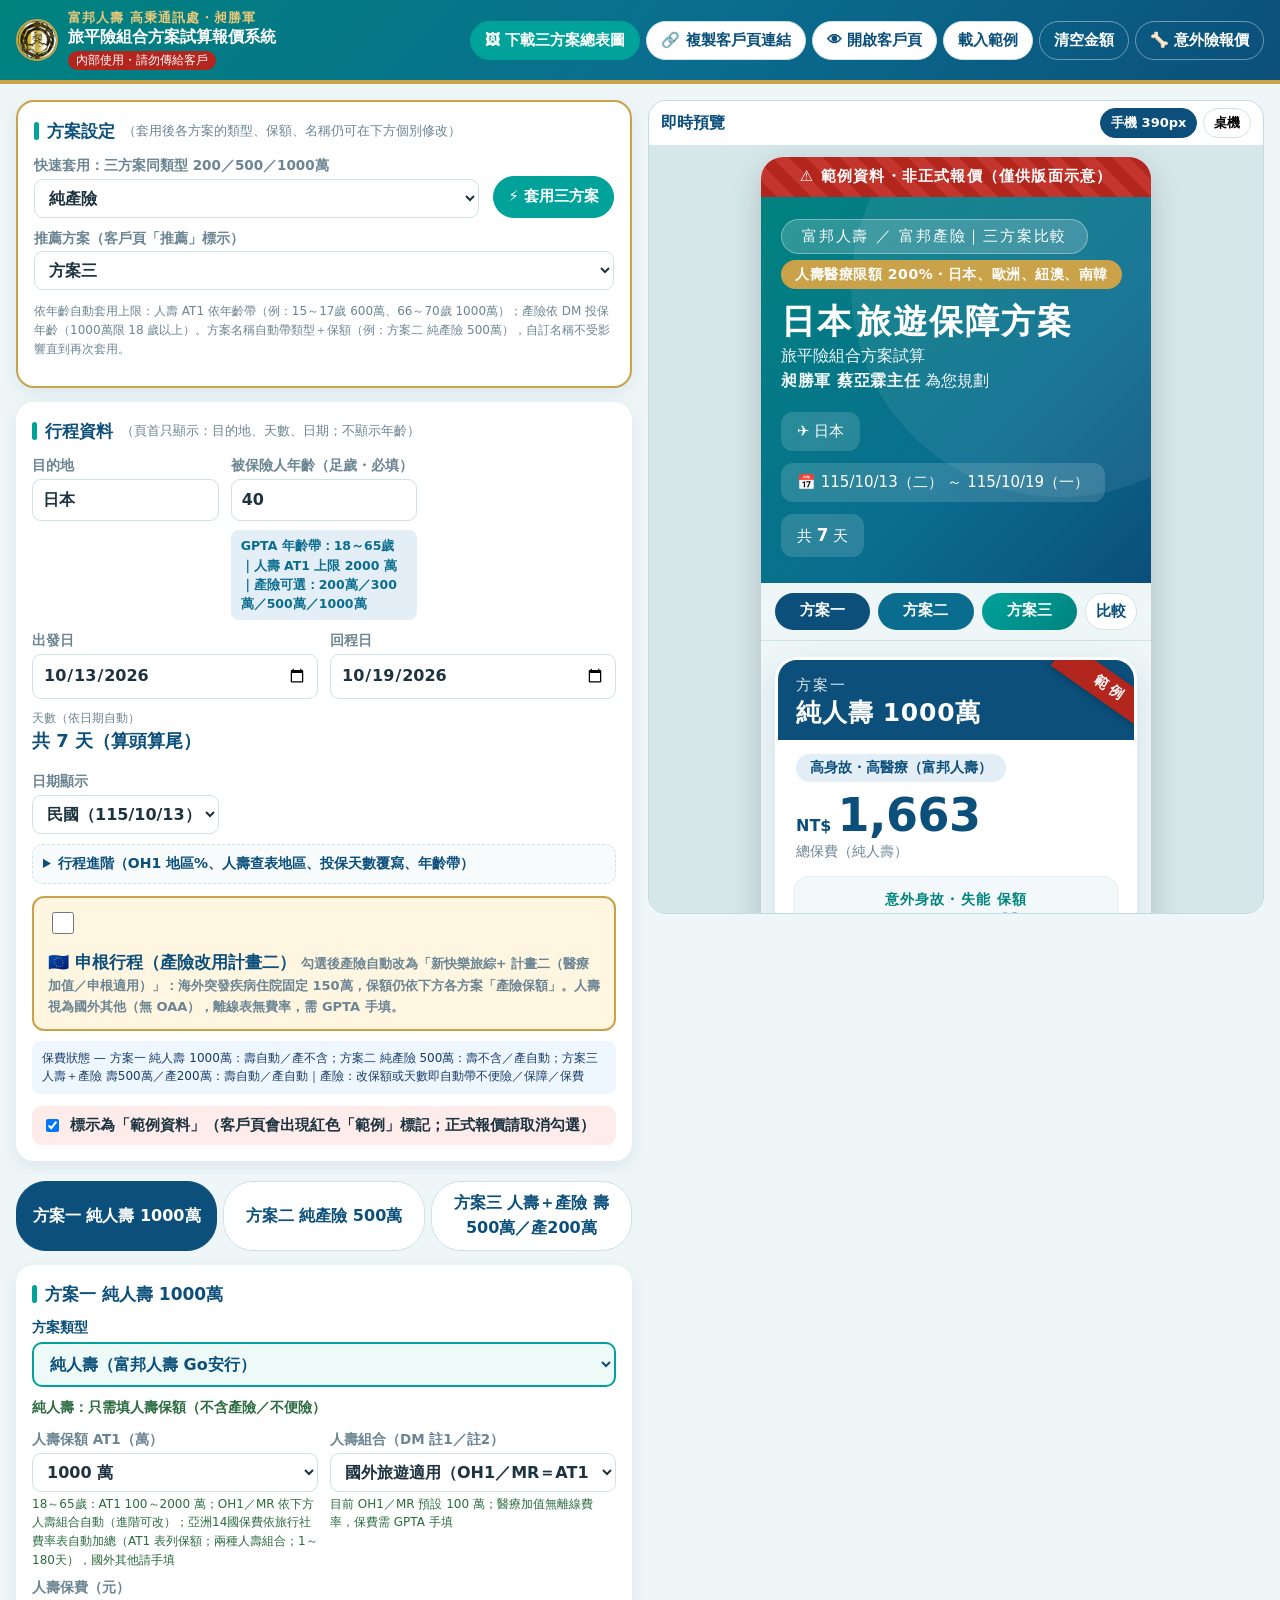
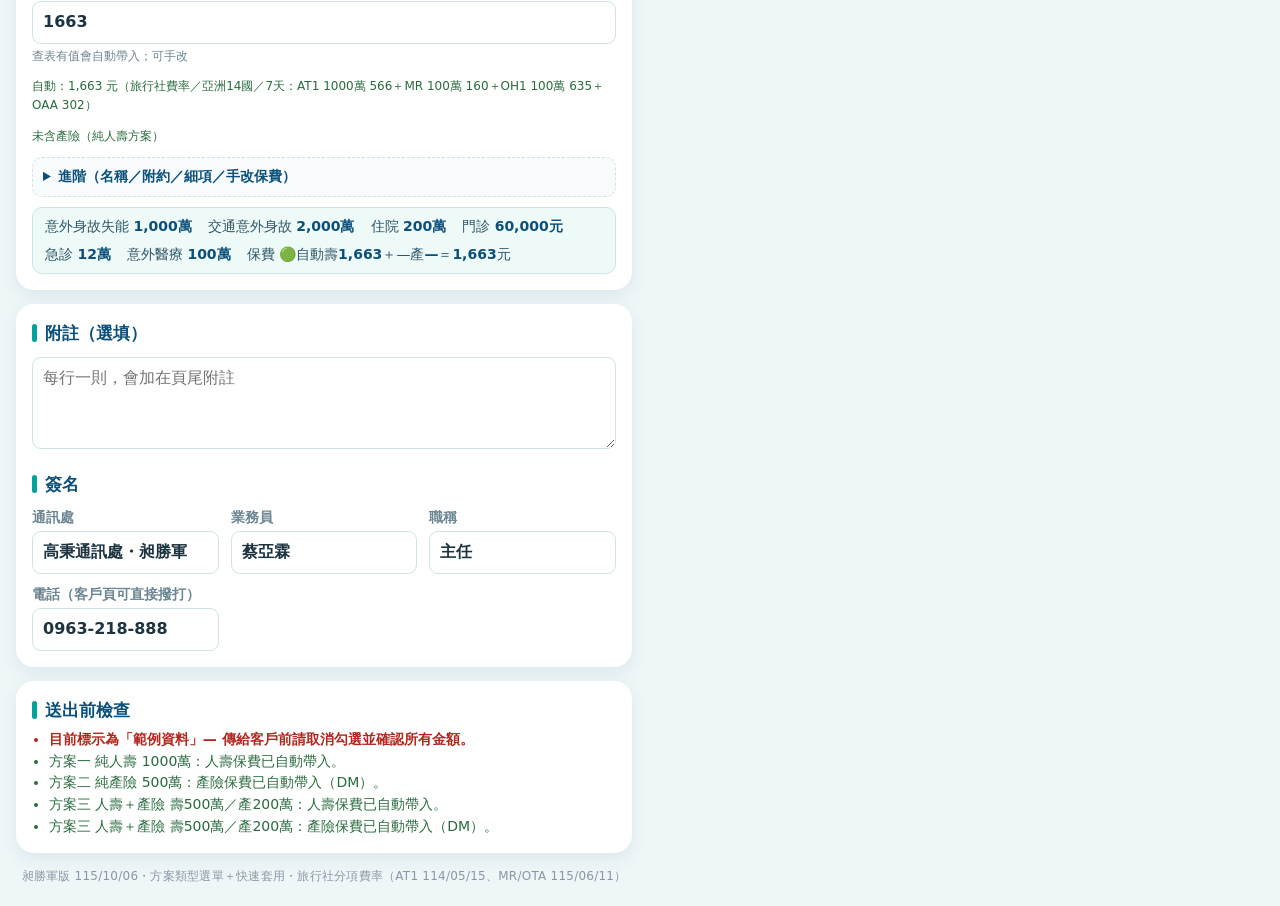
==== editor.html @ 55e5d3e3 "fr4：編輯頁新增「意外險報價」連結（20261006fr4）" ====
<!doctype html>
<html lang="zh-Hant-TW">
<head>
<meta charset="utf-8">
<meta name="viewport" content="width=device-width, initial-scale=1">
<meta name="theme-color" content="#0a6d8f">
<meta name="robots" content="noindex, nofollow">
<meta http-equiv="Cache-Control" content="no-cache, no-store, must-revalidate">
<meta http-equiv="Pragma" content="no-cache">
<meta http-equiv="Expires" content="0">
<title>旅平險組合方案試算報價系統｜昶勝軍</title>
<link rel="icon" type="image/png" href="img/favicon.png?v=20261006fr4">
<link rel="apple-touch-icon" href="img/apple-touch-icon.png?v=20261006fr4">
<link rel="stylesheet" href="css/style.css?v=20261006fr4">
<link rel="stylesheet" href="css/editor.css?v=20261006fr4">
</head>
<body class="editor-body">
<header class="ed-top">
  <div class="ed-brand"><img class="ed-logo" src="img/logo.png?v=20261006fr4" alt="昶勝軍" width="42" height="42"><span class="ed-brand-text"><span class="ed-slogan">富邦人壽 高秉通訊處・昶勝軍</span><span class="ed-title"><b>旅平險組合方案試算報價系統</b><span class="ed-internal">內部使用・請勿傳給客戶</span></span></span></div>
  <div class="ed-actions">
    <button type="button" class="btn btn-gold" id="btnSummaryPng">🖼 下載三方案總表圖</button>
    <button type="button" class="btn" id="btnCopyLink" title="把客戶頁網址（報價資料全在網址內）複製下來貼到 LINE">🔗 複製客戶頁連結</button>
    <button type="button" class="btn" id="btnOpenClient">👁 開啟客戶頁</button>
    <button type="button" class="btn" id="btnSample">載入範例</button>
    <button type="button" class="btn btn-ghost" id="btnClear">清空金額</button>
    <a class="btn btn-ghost" id="lnkAccident" href="https://s193yt.github.io/accident-quote/" title="意外險保障試算報價系統（昶勝軍版）">🦴 意外險報價</a>
  </div>
</header>


<div class="ed-layout">
  <form class="ed-form" id="form" autocomplete="off" onsubmit="return false">
    <section class="ed-card quick-card" id="quickCard">
      <h2>方案設定 <small>（套用後各方案的類型、保額、名稱仍可在下方個別修改）</small></h2>
      <div class="quick-row">
        <label>快速套用：三方案同類型 200／500／1000萬
          <select id="quickKind">
            <option value="prop">純產險</option>
            <option value="life">純人壽（AT1）</option>
            <option value="both">人壽＋產險（壽、產各同檔）</option>
          </select>
        </label>
        <button type="button" class="btn btn-gold" id="btnQuickApply">⚡ 套用三方案</button>
        <label>推薦方案（客戶頁「推薦」標示）
          <select id="recoSel">
            <option value="">無</option>
            <option value="0">方案一</option>
            <option value="1">方案二</option>
            <option value="2">方案三</option>
          </select>
        </label>
      </div>
      <p class="hint">依年齡自動套用上限：人壽 AT1 依年齡帶（例：15～17歲 600萬、66～70歲 1000萬）；產險依 DM 投保年齡（1000萬限 18 歲以上）。方案名稱自動帶類型＋保額（例：方案二 純產險 500萬），自訂名稱不受影響直到再次套用。</p>
    </section>

    <section class="ed-card">
      <h2>行程資料 <small>（頁首只顯示：目的地、天數、日期；不顯示年齡）</small></h2>
      <div class="grid g2">
        <label>目的地<input type="text" data-k="destination" placeholder="例：日本／法國（申根）" aria-describedby="destWarn"><span class="dest-warn" id="destWarn" role="alert" hidden></span></label>
        <label>被保險人年齡（足歲・必填）<input type="number" min="0" max="100" step="1" data-k="age" inputmode="numeric" placeholder="例：35（不會顯示在客戶頁）" aria-describedby="ageWarn ageHint"><span class="dest-warn" id="ageWarn" role="alert" hidden></span><span class="hint" id="ageHint"></span></label>
        <div class="date-row">
          <label>出發日<input type="date" data-k="startDate"></label>
          <label>回程日<input type="date" data-k="endDate"></label>
          <div class="days-auto" id="daysAuto" aria-live="polite"><span class="days-auto-lbl">天數（依日期自動）</span><span class="days-auto-val" id="daysAutoVal"></span></div>
          <span class="dest-warn" id="dateWarn" role="alert" hidden></span>
        </div>
        <label>日期顯示
          <select data-k="dateFormat"><option value="roc">民國（115/10/13）</option><option value="ad">西元（2026/10/13）</option></select>
        </label>
      </div>
      <details class="prop-advanced" style="margin-top:10px">
        <summary>行程進階（OH1 地區%、人壽查表地區、投保天數覆寫、年齡帶）</summary>
        <div class="grid g2" style="margin-top:8px">
          <label>人壽 OH1 地區限額調整
            <select data-k="lifeRegionPct"></select>
            <span class="hint" id="regionHint"></span>
          </label>
          <label>人壽費率類型
            <select data-k="lifeRateType">
              <option value="agency">旅行社／快易保費率</option>
            </select>
          </label>
          <label>人壽旅遊地區（查表用）
            <select data-k="lifeRegion">
              <option value="asia14">國外亞洲14國（可附 OAA）</option>
              <option value="other">國外其他</option>
            </select>
            <span class="hint">申根勾選時會自動改為「國外其他」</span>
          </label>
          <label>投保天數覆寫（選填）
            <input type="number" min="1" max="365" step="1" data-k="daysOverride" inputmode="numeric" placeholder="空白＝依日期算頭算尾">
            <span class="hint">依保單起訖時刻計天時用（例：11/20 晚上 20:00 出發～12/05 20:00＝15 天）</span>
          </label>
          <label>年齡區間（依上方年齡自動・客戶頁不顯示）
            <select data-k="ageBand" disabled>
              <option value="18-65">18足歲～65歲</option>
              <option value="15-17">15足歲～17歲</option>
              <option value="66-70">66～70歲</option>
              <option value="71-75">71～75歲</option>
              <option value="76-80">76～80歲</option>
              <option value="81-100">81～100歲</option>
              <option value="under15">未滿15足歲</option>
            </select>
          </label>
        </div>
      </details>
      <label class="schengen-toggle">
        <input type="checkbox" data-k="schengen">
        <span>
          <span class="st-title">🇪🇺 申根行程（產險改用計畫二）</span>
          <span class="st-desc">勾選後產險自動改為「新快樂旅綜+ 計畫二（醫療加值／申根適用）」：海外突發疾病住院固定 <b>150萬</b>，保額仍依下方各方案「產險保額」。人壽視為國外其他（無 OAA），離線表無費率，需 GPTA 手填。</span>
          <span class="hint auto" id="schengenAutoHint" hidden>已依目的地自動勾選申根</span>
        </span>
      </label>
      <p class="hint" id="autoPremiumBanner" style="margin:10px 0 0;padding:8px 10px;background:#eef6ff;border-radius:8px;color:#173c66"></p>
      <label class="check sample-check"><input type="checkbox" data-k="sample"> 標示為「範例資料」（客戶頁會出現紅色「範例」標記；正式報價請取消勾選）</label>
    </section>

    <div class="plan-tabs" id="planTabs"></div>
    <div id="planForms"></div>

    <section class="ed-card">
      <h2>附註（選填）</h2>
      <textarea data-k="extraNotesText" rows="3" placeholder="每行一則，會加在頁尾附註"></textarea>
      <h2 style="margin-top:14px">簽名</h2>
      <div class="grid g2">
        <label>通訊處<input type="text" data-k="agent.unit"></label>
        <label>業務員<input type="text" data-k="agent.name"></label>
        <label>職稱<input type="text" data-k="agent.title"></label>
        <label>電話（客戶頁可直接撥打）<input type="tel" data-k="agent.phone" placeholder="0963-218-888"></label>
      </div>
    </section>

    <section class="ed-card checks" id="checks"></section>
  <p class="build-ver" id="buildVersion">昶勝軍版 115/10/06・方案類型選單＋快速套用・旅行社分項費率（AT1 114/05/15、MR/OTA 115/06/11）</p>
  </form>

  <aside class="ed-preview">
    <div class="pv-bar">
      <span>即時預覽</span>
      <div class="pv-toggle">
        <button type="button" class="on" data-w="390">手機 390px</button>
        <button type="button" data-w="full">桌機</button>
      </div>
    </div>
    <div class="pv-scroll"><div class="pv-frame" id="pvFrame"><div class="app" id="preview"></div></div></div>
  </aside>
</div>

<script src="js/vendor/pako.min.js?v=20261006fr4"></script>
<script src="js/vendor/html2canvas.min.js?v=20261006fr4"></script>
<script src="js/common.js?v=20261006fr4"></script>
<script src="js/sample-data.js?v=20261006fr4"></script>
<script src="js/presets.js?v=20261006fr4"></script>
<script src="js/life-component-rates.js?v=20261006fr4"></script>
<script src="js/life-rates.js?v=20261006fr4"></script>
<script src="js/summary-export.js?v=20261006fr4"></script>
<script src="js/editor.js?v=20261006fr4"></script>
</body>
</html>
---- css/style.css ----
/* 旅平險 三方案報價 — 115/10/06 美編：同昶勝軍 DM（青綠→深藍漸層、白色圓角卡、金色推薦框） */
:root {
  --navy: #0b4f7a;        /* DM 深藍（方案一、標題字） */
  --navy-2: #0a6d8f;      /* DM 湖藍（方案二） */
  --navy-3: #0a3d5e;      /* 頁尾漸層深端 */
  --teal: #00a29a;        /* DM 青綠（方案三、強調、電話膠囊） */
  --teal-d: #00837f;
  --gold: #c9a24a;        /* DM 金（推薦框、頁尾金線、logo 金框） */
  --gold-2: #e6c97a;
  --gold-soft: #fff6e2;
  --amber-bg: #fff1d6; --amber: #a86a00;
  --blue-bg: #e3eef6;
  --navy-soft: #e3eef6;
  --tint: #f3f9fa;        /* 表格首欄、身故框 */
  --tint-teal: #eefaf8;   /* 推薦欄底色 */
  --ink: #1d3340;
  --ink-2: #4b6573;
  --muted: #6b8592;
  --line: #e3edf0;
  --dash: #cfe3e6;
  --bg: #eef6f7;
  --card: #ffffff;
  --danger: #b3261e;
  --radius: 22px;
  --shadow: 0 10px 30px rgba(11,79,122,.13);
  --font: "Noto Sans CJK TC", "Noto Sans TC", "PingFang TC", "Heiti TC", "Microsoft JhengHei", system-ui, sans-serif;
}
* { box-sizing: border-box; }
html { -webkit-text-size-adjust: 100%; text-size-adjust: 100%; }
body {
  margin: 0; background: var(--bg); color: var(--ink);
  font-family: var(--font); font-size: 17px; line-height: 1.55;
  -webkit-font-smoothing: antialiased;
}
.app { max-width: 1240px; margin: 0 auto; padding-bottom: env(safe-area-inset-bottom); background: var(--bg); }
.loading, .noscript { padding: 48px 20px; text-align: center; color: var(--muted); }

/* 範例標示 */
.sample-banner {
  position: sticky; top: 0; z-index: 20;
  background: repeating-linear-gradient(45deg, #b3261e, #b3261e 12px, #c4362d 12px, #c4362d 24px);
  color: #fff; text-align: center; font-weight: 700; letter-spacing: .08em;
  padding: 8px 12px; font-size: 15px;
}
.card-sample {
  position: absolute; top: 14px; right: -38px; transform: rotate(35deg);
  background: var(--danger); color: #fff; font-weight: 800; font-size: 14px; letter-spacing: .3em;
  padding: 4px 44px; z-index: 2; box-shadow: 0 2px 6px rgba(0,0,0,.2);
}

/* ===== 頁首（DM hero：漸層＋右上圓形光暈＋標籤膠囊＋大標＋行程膠囊） ===== */
.hero {
  background: linear-gradient(135deg, var(--teal-d) 0%, var(--navy-2) 60%, var(--navy) 100%);
  color: #fff; padding: 22px 20px 26px; position: relative; overflow: hidden;
}
.hero::after {
  content: ""; position: absolute; right: -90px; top: -90px; width: 260px; height: 260px;
  border-radius: 50%; background: rgba(255,255,255,.07); pointer-events: none;
}
.hero > * { position: relative; z-index: 1; }
.hero-tags { display: flex; flex-wrap: wrap; gap: 6px 8px; align-items: center; }
.hero-tag {
  display: inline-block; background: rgba(255,255,255,.18); border: 1px solid rgba(255,255,255,.35);
  border-radius: 40px; padding: 3px 14px; font-size: 13.5px; letter-spacing: .12em;
}
.hero-badge, .hero-schengen {
  display: inline-block; padding: 3px 12px; border-radius: 40px; font-size: 12.5px; font-weight: 700;
  background: #fff; color: var(--navy); letter-spacing: .04em;
}
.hero-badge.gold, .hero-region { background: var(--gold); color: #fff; }
.hero-title {
  margin: 10px 0 2px; font-size: 34px; line-height: 1.2; font-weight: 700; letter-spacing: .06em;
  display: flex; flex-wrap: wrap; gap: 0 4px; align-items: baseline;
}
.hero-title .ttl { white-space: nowrap; }
.hero-sub { font-size: 16px; opacity: .95; }
.hero-sub b { font-weight: 700; letter-spacing: .04em; }
.hero-trip { display: flex; flex-wrap: wrap; gap: 8px; margin-top: 14px; font-size: 15px; }
.hero-trip span { background: rgba(255,255,255,.14); border-radius: 10px; padding: 5px 12px; }
.hero-trip b { font-weight: 700; font-size: 1.12em; }

/* 方案導覽（手機） */
.plan-nav {
  position: sticky; top: 0; z-index: 10; display: flex; gap: 8px; padding: 10px 14px;
  background: rgba(238,246,247,.95); backdrop-filter: blur(6px); -webkit-backdrop-filter: blur(6px);
  border-bottom: 1px solid var(--dash); overflow-x: auto;
}
.sample-banner ~ .plan-nav { top: 39px; }
.plan-nav a {
  flex: 1 0 auto; text-align: center; text-decoration: none; color: #fff; white-space: nowrap;
  background: var(--navy); border-radius: 999px; padding: 6px 14px; font-weight: 700; font-size: 15px;
}
.plan-nav a.pc2 { background: var(--navy-2); }
.plan-nav a.pc3 { background: linear-gradient(135deg, var(--teal), var(--teal-d)); }
.plan-nav a.nav-cmp { background: #fff; color: var(--navy); border: 1px solid var(--dash); flex-grow: 0; }
.plan-nav a:active { filter: brightness(.9); }

/* ===== 方案卡片（DM opt） ===== */
.plans { display: grid; grid-template-columns: 1fr; gap: 18px; padding: 16px 14px 8px; }
.plan-card {
  position: relative; overflow: hidden; background: var(--card); border-radius: var(--radius);
  border: 3px solid transparent; box-shadow: var(--shadow);
  display: flex; flex-direction: column; scroll-margin-top: 64px;
  --pc: var(--navy); --pc-bg: var(--blue-bg);
}
.plan-card.pc2 { --pc: var(--navy-2); --pc-bg: var(--amber-bg); }
.plan-card.pc3 { --pc: var(--teal-d); --pc-bg: #dff4f1; }
.plan-card.is-reco { border-color: var(--gold); box-shadow: 0 10px 30px rgba(201,162,74,.28); }
.plan-head { background: var(--pc); color: #fff; padding: 14px 18px 12px; }
.plan-card.pc3 .plan-head { background: linear-gradient(135deg, var(--teal), var(--teal-d)); }
.plan-title { display: flex; align-items: center; gap: 10px; }
.plan-no { font-size: 15px; opacity: .88; letter-spacing: .14em; }
.plan-nm { font-size: 25px; font-weight: 700; line-height: 1.25; letter-spacing: .03em; }
.plan-title:only-child .plan-no { font-size: 24px; font-weight: 700; opacity: 1; }
.reco-badge { margin-left: auto; background: var(--gold); color: #fff; font-size: 13px; font-weight: 700; padding: 2px 12px; border-radius: 999px; letter-spacing: .08em; }
.plan-tagline {
  align-self: flex-start; margin: 14px 18px 0; padding: 3px 14px; border-radius: 30px;
  font-size: 14px; font-weight: 700; background: var(--blue-bg); color: var(--navy);
}
.plan-card.pc2 .plan-tagline { background: var(--amber-bg); color: var(--amber); }
.plan-card.pc3 .plan-tagline { background: #dff4f1; color: var(--teal-d); }
.plan-card.is-reco .plan-tagline { background: var(--gold); color: #fff; }

/* 大字保費（DM price） */
.price-box { margin: 8px 18px 2px; }
.price { color: var(--pc); font-weight: 700; display: flex; align-items: baseline; gap: 6px; }
.price .c { font-size: 16px; }
.price .n { font-size: 46px; line-height: 1.1; letter-spacing: -.5px; }
.price.miss { font-size: 20px; color: var(--amber); padding: 6px 0; }
.price-sub { font-size: 13.5px; color: var(--muted); }

/* 身故框 */
.death-box { margin: 12px 16px 4px; padding: 12px 14px; border-radius: 14px; background: var(--tint); border: 1px solid var(--line); text-align: center; }
.death-label { color: var(--teal-d); font-size: 14px; font-weight: 700; letter-spacing: .08em; }
.death-val { font-size: 34px; font-weight: 700; color: var(--navy); line-height: 1.2; }
.death-br { color: var(--muted); font-size: 14px; }
.death-box.child .death-val { font-size: 28px; }

.transport-box { margin-top: 10px; padding: 8px 10px; border-radius: 10px; background: #fff; border: 1px dashed var(--dash); }
.tr-label { font-size: 13px; color: var(--teal-d); font-weight: 700; line-height: 1.4; }
.tr-val { font-size: 24px; font-weight: 700; color: var(--navy); line-height: 1.25; }
.tr-br { font-size: 12.5px; color: var(--muted); }

/* 區塊標題（DM sec-title：青綠圓角直條） */
.sec-title {
  margin: 0 0 6px; font-size: 16px; font-weight: 700; color: var(--navy); letter-spacing: .08em;
  display: flex; align-items: center; gap: 8px;
}
.sec-title::before { content: ""; flex: none; width: 5px; height: 17px; border-radius: 3px; background: var(--teal); }
.sec-title.big { font-size: 21px; gap: 10px; }
.sec-title.big::before { width: 7px; height: 22px; border-radius: 4px; }
.sec-title small { margin-left: auto; font-size: 13px; color: var(--muted); font-weight: 400; letter-spacing: 0; }

.cov, .inconv, .others, .life-extra { padding: 14px 18px 6px; }
.inconv, .others, .life-extra { border-top: 1px dashed var(--dash); margin-top: 6px; }

.cov-row { display: grid; grid-template-columns: 1fr auto; align-items: baseline; column-gap: 10px; padding: 8px 0; border-bottom: 1px dashed var(--line); }
.cov-row:last-of-type { border-bottom: 0; }
.cov-label { font-size: 15.5px; color: var(--ink-2); font-weight: 500; }
.cov-sub { display: block; font-size: 12.5px; color: var(--muted); font-weight: 400; }
.cov-val { text-align: right; white-space: nowrap; }
.cov-val strong { font-size: 21px; color: var(--ink); line-height: 1.25; }
.cov-br { grid-column: 1 / -1; text-align: right; font-size: 13.5px; color: var(--muted); }
.oaa-chip { margin: 8px 0 4px; padding: 8px 12px; border-radius: 12px; background: var(--blue-bg); color: var(--navy); font-size: 14px; font-weight: 600; }
.region-chip { margin: 8px 0 4px; padding: 8px 12px; border-radius: 12px; background: var(--amber-bg); color: #8a5600; font-size: 14px; font-weight: 600; }

.items { list-style: none; margin: 0; padding: 0; }
.items li { display: flex; justify-content: space-between; align-items: baseline; gap: 12px; padding: 7px 0; border-bottom: 1px dashed var(--line); }
.items li:last-child { border-bottom: 0; }
.it-name { font-size: 15.5px; color: var(--ink-2); flex: 0 1 46%; }
.it-amt { font-size: 15.5px; font-weight: 700; color: var(--ink); text-align: right; flex: 1 1 54%; }
.it-amt .nw { white-space: nowrap; }
.empty { color: #9aaab2; font-size: 15px; margin: 4px 0; }

.extra-list { list-style: none; margin: 0; padding: 0; }
.extra-list li { padding: 7px 0; border-bottom: 1px dashed var(--line); display: flex; flex-direction: column; gap: 1px; }
.extra-list li:last-child { border-bottom: 0; }
.extra-list b { font-size: 15px; color: var(--ink-2); font-weight: 600; }
.extra-list span { font-size: 14.5px; color: var(--navy); font-weight: 700; }

/* 卡片底部保費算式 */
.premium { margin-top: auto; padding: 12px 18px 16px; background: var(--tint); border-top: 1px dashed var(--dash); text-align: center; }
.plan-card.is-reco .premium { background: var(--tint-teal); }
.prem-label { font-size: 13px; color: var(--muted); font-weight: 700; letter-spacing: .3em; }
.prem-formula { font-size: 16px; color: var(--ink-2); }
.prem-formula b { font-size: 18px; color: var(--ink); }
.prem-total { font-size: 30px; font-weight: 700; color: var(--pc, var(--navy)); letter-spacing: .01em; }

/* ===== 主要保障比較（DM 表格） ===== */
.cmp-card { margin: 16px 14px 0; background: #fff; border-radius: var(--radius); box-shadow: var(--shadow); padding: 18px 14px 14px; scroll-margin-top: 64px; }
.cmp-scroll { overflow-x: auto; -webkit-overflow-scrolling: touch; margin-top: 10px; }
table.cmp { width: 100%; min-width: 340px; table-layout: fixed; border-collapse: separate; border-spacing: 0; }
.cmp th { font-size: 14px; color: #fff; padding: 9px 4px; font-weight: 700; line-height: 1.3; background: var(--navy); }
.cmp th.k { width: 28%; border-top-left-radius: 12px; }
.cmp th.pc2 { background: var(--navy-2); }
.cmp th.pc3 { background: var(--teal); }
.cmp th:last-child { border-top-right-radius: 12px; }
.cmp th small { display: block; font-size: 11.5px; font-weight: 400; opacity: .9; }
.cmp td { text-align: center; padding: 9px 4px; font-size: 15px; font-weight: 700; color: var(--navy); border-bottom: 1px solid var(--line); line-height: 1.3; word-break: break-word; }
.cmp td.k { text-align: left; padding-left: 10px; font-size: 14px; color: var(--ink); background: var(--tint); }
.cmp td.reco { background: var(--tint-teal); color: var(--teal-d); }
.cmp td small { display: block; font-size: 11px; font-weight: 400; color: var(--muted); }
.cmp td.na { color: #b8c6cc; font-weight: 400; }
.cmp td.yes { color: var(--teal-d); }
.cmp td.miss { font-size: 12.5px; color: var(--amber); }
.cmp td.txt { font-size: 12.5px; }
.cmp tr.prem td:not(.k) { font-size: 16.5px; }
.cmp-more { margin: 8px 0 0; font-size: 12.5px; color: var(--muted); text-align: right; }

/* 注意事項 */
.notes-wrap { margin: 16px 14px 0; background: #fff; border-radius: 18px; padding: 16px 16px 10px; box-shadow: 0 6px 18px rgba(11,79,122,.08); }
.notes { margin: 8px 0 0; padding-left: 1.2em; color: var(--ink-2); font-size: 13.5px; line-height: 1.65; }
.notes li { margin: 3px 0; }
.notes li::marker { color: var(--teal); }

/* ===== 頁尾簽名（DM foot：深藍漸層＋金線＋金框圓 logo＋青綠電話膠囊） ===== */
.site-footer {
  margin: 22px 0 0; padding: 20px 18px 18px;
  background: linear-gradient(135deg, var(--navy), var(--navy-3)); color: #fff; border-top: 5px solid var(--gold);
}
.sig-wrap { display: flex; align-items: center; flex-wrap: wrap; gap: 12px 16px; }
.sig-logo {
  width: 76px; height: 76px; border-radius: 50%; object-fit: cover; flex: none;
  border: 3px solid var(--gold); box-shadow: 0 0 0 4px rgba(201,162,74,.25);
}
.sig-text { min-width: 0; flex: 1 1 160px; }
.sig-kicker { font-size: 13px; color: var(--gold-2); letter-spacing: .2em; }
.sig-name { font-size: 24px; font-weight: 700; letter-spacing: .08em; line-height: 1.3; }
.sig-unit { font-size: 13px; color: #c9dbe6; letter-spacing: .06em; }
.sig-phone {
  display: inline-flex; align-items: center; justify-content: center; gap: 6px; flex: 1 1 100%;
  padding: 8px 22px; border-radius: 40px; background: var(--teal); color: #fff;
  font-weight: 700; font-size: 22px; text-decoration: none; letter-spacing: .04em;
}
.sig-disc { margin-top: 12px; font-size: 12px; opacity: .75; }

.error-box { margin: 40px 16px; padding: 24px; background: #fff; border-radius: var(--radius); border: 1px solid #f1c9c6; text-align: center; }
.error-box h2 { color: var(--danger); margin-top: 0; }

/* 舊版類別（保留相容） */
.brand-bar { display: none; }

/* ===== 平板／桌機：三欄並排，卡片疊在頁首漸層上（同 DM） ===== */
@media (min-width: 760px) {
  .hero { padding: 34px 40px 104px; border-radius: 0 0 28px 28px; }
  .hero::after { right: -120px; top: -120px; width: 420px; height: 420px; }
  .hero-tag { font-size: 15px; padding: 5px 20px; }
  .hero-badge, .hero-schengen { font-size: 14px; padding: 4px 14px; }
  .hero-title { font-size: 50px; margin-top: 12px; }
  .hero-sub { font-size: 20px; }
  .hero-trip { font-size: 18px; gap: 12px; margin-top: 18px; }
  .hero-trip span { padding: 8px 16px; border-radius: 12px; }
  .plan-nav { display: none; }
  .plans { grid-template-columns: repeat(auto-fit, minmax(300px, 1fr)); gap: 18px; padding: 0 28px 8px; margin-top: -76px; position: relative; z-index: 2; }
  .cmp-card { margin: 20px 28px 0; padding: 24px 26px 20px; }
  .cmp th { font-size: 16px; padding: 12px 6px; }
  .cmp th small { font-size: 13px; }
  .cmp td { font-size: 18px; padding: 11px 6px; }
  .cmp td.k { font-size: 16px; padding-left: 14px; }
  .cmp td small { font-size: 12.5px; }
  .cmp td.txt, .cmp td.miss { font-size: 14px; }
  .cmp tr.prem td:not(.k) { font-size: 20px; }
  .cmp th.k { width: 22%; }
  .notes-wrap { margin: 20px 28px 0; padding: 18px 24px 12px; }
  .site-footer { margin-top: 26px; padding: 24px 40px 20px; border-radius: 28px 28px 0 0; }
  .sig-wrap { flex-wrap: nowrap; gap: 22px; }
  .sig-logo { width: 104px; height: 104px; }
  .sig-name { font-size: 32px; }
  .sig-kicker { font-size: 15px; }
  .sig-unit { font-size: 14px; }
  .sig-phone { flex: none; margin-left: auto; font-size: 30px; padding: 8px 28px; }
}
@media (min-width: 1100px) {
  .plans { grid-template-columns: repeat(3, 1fr); }
  .it-name, .it-amt { font-size: 15px; }
  .cov-label { font-size: 15px; }
}
@media print {
  body { background: #fff; }
  .plan-nav, .sample-banner { position: static; }
  .plan-card { break-inside: avoid; box-shadow: none; }
}

/* 手機微調 */
.hero-sub .nw { white-space: nowrap; }
@media (max-width: 759px) {
  .plan-nav .nav-nm { display: none; }
  .plan-nav a { padding: 6px 10px; }
  .hero-trip { font-size: 14px; gap: 6px; }
  .hero-trip span { padding: 4px 10px; }
  .cmp td { padding: 8px 2px; }
  .cmp tr.prem td:not(.k) { font-size: 14.5px; white-space: nowrap; }
}
.pv-frame:not(.full) .plan-nav .nav-nm { display: none; }
.pv-frame:not(.full) .plan-nav a { padding: 6px 10px; }
.cmp tr.prem td.miss { font-size: 12.5px; white-space: normal; }
@media (min-width: 760px) { .cmp tr.prem td.miss { font-size: 14px; } }

/* fr3：三方案同類型 → 手機導覽列顯示保額檔次（桌機已含於名稱） */
.plan-nav .nav-tier { display: none; font-size: 13px; font-weight: 700; }
@media (max-width: 759px) { .plan-nav .nav-tier { display: inline; } }
.pv-frame:not(.full) .plan-nav .nav-tier { display: inline; }
---- css/editor.css ----
/* 編輯器（內部使用） */
.editor-body { background: #eef6f7; font-size: 16px; }
.ed-top {
  position: sticky; top: 0; z-index: 50; background: var(--navy); color: #fff;
  display: flex; flex-wrap: wrap; align-items: center; justify-content: space-between; gap: 8px 16px; padding: 10px 16px;
  border-bottom: 3px solid var(--gold);
}
.ed-brand { font-size: 18px; }
.ed-brand b { color: var(--gold-2); }
.ed-internal { margin-left: 10px; font-size: 12px; background: #b3261e; padding: 2px 8px; border-radius: 999px; vertical-align: middle; }
.ed-actions { display: flex; flex-wrap: wrap; gap: 6px; }
.btn {
  appearance: none; border: 1px solid #cfe3e6; background: #fff; color: var(--navy); font: inherit; font-size: 15px; font-weight: 700;
  padding: 7px 12px; border-radius: 10px; cursor: pointer; text-decoration: none; display: inline-flex; align-items: center; gap: 4px;
}
.btn:hover { filter: brightness(.96); }
.btn-gold { background: var(--gold); border-color: var(--gold); color: var(--navy); }
.btn-ghost { background: transparent; color: #fff; border-color: rgba(255,255,255,.4); }
.btn-sm { font-size: 13px; padding: 4px 8px; border-radius: 8px; }
.btn-danger { color: var(--danger); }


.ed-layout { display: grid; grid-template-columns: 1fr; gap: 16px; padding: 16px; max-width: 1600px; margin: 0 auto; }
   
  .ed-layout { grid-template-columns: minmax(520px, 1fr) minmax(430px, 1fr); align-items: start; }
  .ed-preview { position: sticky; top: 70px; height: calc(100vh - 86px); }
  .pv-scroll { height: calc(100% - 44px); }

.ed-card { background: #fff; border-radius: 14px; padding: 16px; margin-bottom: 14px; border: 1px solid var(--line); }
.ed-card h2 { margin: 0 0 10px; font-size: 17px; color: var(--navy); }
.ed-card h2 small { font-weight: 400; color: var(--muted); font-size: 13px; }
.ed-card h3 { margin: 16px 0 8px; font-size: 15px; color: var(--navy); border-left: 4px solid var(--gold); padding-left: 8px; }
.grid { display: grid; gap: 10px 12px; }
.g2 { grid-template-columns: repeat(auto-fit, minmax(180px, 1fr)); }
.g3 { grid-template-columns: repeat(auto-fit, minmax(150px, 1fr)); }
label { display: flex; flex-direction: column; gap: 3px; font-size: 13.5px; color: var(--muted); font-weight: 600; }
label.check { flex-direction: row; align-items: center; gap: 8px; color: var(--ink); font-size: 15px; }
input[type=text], input[type=tel], input[type=number], input[type=date], select, textarea {
  font: inherit; font-size: 16px; color: var(--ink); padding: 8px 10px; border: 1px solid #cfe3e6; border-radius: 9px; background: #fff; width: 100%;
}
input:focus, select:focus, textarea:focus { outline: 2px solid var(--gold); border-color: var(--gold); }
input::placeholder { color: #8b97a5; }
.hint { font-size: 12px; color: var(--muted); font-weight: 400; }
.hint.auto { color: #2a6b3f; }
.sample-check { margin-top: 12px; background: #fdecea; padding: 8px 10px; border-radius: 9px; }

.plan-tabs { display: flex; gap: 6px; margin-bottom: 8px; position: sticky; top: 58px; z-index: 5; background: #eef6f7; padding: 6px 0; }
.plan-tabs button { flex: 1; font: inherit; font-weight: 800; padding: 9px; border-radius: 10px; border: 1px solid #cfe3e6; background: #fff; color: var(--navy); cursor: pointer; }
.plan-tabs button.on { background: var(--navy); color: #fff; border-color: var(--navy); }
.plan-form[hidden] { display: none; }
.sumbar { display: flex; flex-wrap: wrap; gap: 6px 16px; background: var(--gold-soft); border: 1px solid #cfe3e6; border-radius: 10px; padding: 8px 12px; font-size: 14px; color: #2e5566; margin-top: 10px; }
.sumbar b { color: var(--navy); }
.sub-box { border: 1px solid var(--line); border-radius: 12px; padding: 12px; margin-top: 10px; }
.sub-box.off { opacity: .55; }
.preset-row { display: flex; gap: 8px; align-items: end; flex-wrap: wrap; margin-bottom: 8px; }
.preset-row label { flex: 1 1 260px; }

.list-ed { display: flex; flex-direction: column; gap: 6px; }
.list-row { display: grid; grid-template-columns: 1fr 1.3fr auto; gap: 6px; align-items: center; }
.list-row .row-btns { display: flex; gap: 3px; }
.list-row input { font-size: 15px; padding: 6px 8px; }
   
  .list-row { grid-template-columns: 1fr; padding-bottom: 8px; border-bottom: 1px dashed var(--line); }


.checks h2 { margin-bottom: 6px; }
.checks ul { margin: 0; padding-left: 1.2em; font-size: 14px; }
.checks li.warn { color: #9a5b00; }
.checks li.err { color: var(--danger); font-weight: 700; }
.checks li.ok { color: #2a6b3f; }

.ed-preview { background: #d6e7ea; border-radius: 14px; overflow: hidden; border: 1px solid #c3dadf; }
.pv-bar { display: flex; justify-content: space-between; align-items: center; padding: 8px 12px; background: #fff; font-weight: 700; color: var(--navy); height: 44px; }
.pv-toggle button { font: inherit; font-size: 13px; padding: 4px 10px; border: 1px solid #cfe3e6; background: #fff; border-radius: 8px; cursor: pointer; }
.pv-toggle button.on { background: var(--navy); color: #fff; }
.pv-scroll { overflow: auto; padding: 12px; }
.pv-frame { margin: 0 auto; background: var(--bg); border-radius: 18px; overflow: hidden; box-shadow: 0 10px 30px rgba(0,0,0,.18); width: 390px; max-width: 100%; }
.pv-frame.full { width: 100%; }
/* 預覽框內：固定使用手機排版（不依視窗寬度切換） */
.pv-frame:not(.full) .plans { grid-template-columns: 1fr !important; padding: 16px 14px 8px; }
.pv-frame:not(.full) .plan-nav { display: flex !important; }
.pv-frame:not(.full) .hero-title { font-size: 40px; }
.pv-frame .sample-banner, .pv-frame .plan-nav { position: static; }
.toast { position: fixed; left: 50%; bottom: 24px; transform: translateX(-50%); background: var(--navy); color: #fff; padding: 10px 18px; border-radius: 999px; z-index: 100; font-weight: 700; box-shadow: 0 6px 20px rgba(0,0,0,.25); }
.pv-frame.full .plans { grid-template-columns: repeat(auto-fit, minmax(280px, 1fr)) !important; }

/* 產險進階摺疊 */
.prop-advanced { border: 1px dashed #cfe3e6; border-radius: 10px; padding: 8px 10px; background: #f7fbfc; }
.prop-advanced summary { cursor: pointer; font-weight: 700; color: var(--navy); font-size: 14px; }

.schengen-toggle {
  display: flex; align-items: flex-start; gap: 12px; margin-top: 12px; padding: 12px 14px;
  border: 2px solid #c9a24a; border-radius: 12px; background: #f3f9fa; cursor: pointer;
}
.schengen-toggle input { width: 22px; height: 22px; margin-top: 2px; accent-color: #0b4f7a; flex: 0 0 auto; }
.schengen-toggle .st-title { font-size: 17px; font-weight: 800; color: #0b4f7a; }
.schengen-toggle .st-desc { font-size: 13px; color: #6b8592; margin-top: 2px; line-height: 1.45; }
.simple-amt { font-size: 18px !important; font-weight: 700; padding: 12px 14px !important; }
.plan-simple-hint { margin: 0 0 10px; color: #2a6b3f; font-size: 14px; font-weight: 600; }

.schengen-toggle #schengenAutoHint {
  display: block;
  margin-top: 6px;
  color: #0b6e4f;
  font-weight: 600;
}
.schengen-toggle #schengenAutoHint[hidden] { display: none; }

.build-ver {
  margin: 12px 4px 4px;
  font-size: 12px;
  color: #8a97a5;
  text-align: center;
  letter-spacing: 0.02em;
}

/* 國內地點警告（台灣／金門／馬祖／澎湖…不適用海外旅平險） */
.dest-warn { display: block; margin-top: 6px; padding: 8px 10px; border-radius: 8px; background: #fdecec; border: 1px solid #e0a3a3; color: #c62828; font-size: 13px; font-weight: 700; line-height: 1.5; }
.dest-warn[hidden] { display: none; }
input.is-domestic { border-color: #c62828 !important; box-shadow: 0 0 0 2px rgba(198, 40, 40, .18); background: #fff7f7; }
.btn.is-blocked { opacity: .45; cursor: not-allowed; filter: grayscale(.6); }

/* 年齡提示／超限選項 */
.dest-warn.soft { background: #fff4e5; border-color: #f0c27a; color: #9a5b00; }
.age-note { display: block; margin-top: 6px; padding: 6px 10px; border-radius: 8px; background: #e3eef6; color: #0a6d8f; font-size: 12.5px; }

/* 天數：依日期自動（唯讀文字，無輸入框） */
.date-row { grid-column: 1 / -1; display: grid; grid-template-columns: 1fr 1fr minmax(120px, .8fr); gap: 10px 12px; align-items: end; }
.date-row .dest-warn { grid-column: 1 / -1; margin-top: 0; }
.days-auto { display: flex; flex-direction: column; justify-content: flex-end; min-height: 42px; padding-bottom: 6px; }
.days-auto-lbl { font-size: 12px; color: var(--muted); }
.days-auto-val { display: block; font-weight: 800; color: var(--navy); font-size: 18px; }
.days-auto-val:empty::before { content: '—'; color: #9aa7b6; font-weight: 400; }
    .date-row { grid-template-columns: 1fr 1fr; } .days-auto { grid-column: 1 / -1; min-height: 0; } 

/* 頁首兩行：標語＋系統名稱 */
.ed-brand { display: flex; flex-direction: row; align-items: center; gap: 10px; line-height: 1.3; }
.ed-logo { display: block; width: 34px; height: 48px; flex: none; }
.ed-brand-text { display: flex; flex-direction: column; }
.ed-slogan { display: block; font-size: 13px; font-weight: 700; letter-spacing: .08em; color: #fff; opacity: .92; }
.ed-title { display: block; }
.ed-internal { white-space: nowrap; display: inline-block; }
.ed-brand-text { min-width: 0; }
   
  .ed-brand { font-size: 16px; }
  .ed-title b { display: block; }
  .ed-title .ed-internal { margin: 3px 0 0; }


/* ===== 昶勝軍版 ===== */
.ed-logo { width: 42px; height: 42px; border-radius: 50%; }
.plan-kind { display: flex; flex-wrap: wrap; gap: 8px; margin: 4px 0 10px; }
.kind-chk {
  flex: 1 1 200px; display: flex; flex-direction: row; align-items: center; gap: 10px; cursor: pointer;
  padding: 10px 12px; border-radius: 10px; border: 1.5px solid #cfe3e6; background: #f3f9fa; color: #0b4f7a;
}
.kind-chk.on { border-color: #c9a24a; background: #eefaf8; }
.kind-chk input { width: 20px; height: 20px; margin: 0; flex: none; }
.kind-txt { display: flex; flex-direction: column; line-height: 1.3; }
.kind-txt b { font-size: 16px; }
.kind-txt small { font-weight: 400; color: #6b8592; font-size: 12.5px; }
.prop-box.off { opacity: .55; }
.quick-prem { margin-top: 8px; }

/* ===== 115/10/06 美編：編輯器同 DM 色系 ===== */
.ed-top { background: linear-gradient(135deg, var(--teal-d) 0%, var(--navy-2) 55%, var(--navy) 100%); border-bottom: 4px solid var(--gold); }
.ed-logo { border: 2px solid var(--gold); box-sizing: border-box; }
.ed-brand b { color: #fff; }
.ed-slogan { color: var(--gold-2); opacity: 1; }
.btn { border-radius: 30px; padding: 7px 14px; }
.btn-gold { background: var(--teal); border-color: var(--teal); color: #fff; }
.btn-gold:hover { background: var(--teal-d); }
.btn-sm { border-radius: 20px; }
.ed-card { border-radius: 18px; border: 0; box-shadow: 0 6px 18px rgba(11,79,122,.08); }
.ed-card h2 { display: flex; align-items: center; gap: 8px; flex-wrap: wrap; }
.ed-card h2::before { content: ""; width: 5px; height: 18px; border-radius: 3px; background: var(--teal); }
.ed-card h3 { border-left-color: var(--teal); }
input:focus, select:focus, textarea:focus { outline: 2px solid var(--teal); border-color: var(--teal); }
.plan-tabs button { border-radius: 30px; }
.plan-tabs button.on { background: var(--navy); border-color: var(--navy); }
.plan-tabs button:nth-child(2).on { background: var(--navy-2); border-color: var(--navy-2); }
.plan-tabs button:nth-child(3).on { background: linear-gradient(135deg, var(--teal), var(--teal-d)); border-color: var(--teal-d); }
.sumbar { background: var(--tint-teal); border-color: var(--dash); }
.kind-chk.on { border-color: var(--teal); background: var(--tint-teal); }
.kind-chk input, .schengen-toggle input { accent-color: var(--teal-d); }
.schengen-toggle { border-color: var(--gold); background: var(--gold-soft); }
.ed-preview { border-radius: 18px; }
.pv-bar { color: var(--navy); }
.pv-toggle button { border-radius: 20px; }
.pv-toggle button.on { background: var(--navy); border-color: var(--navy); }
.pv-frame { background: var(--bg); border-radius: 22px; }
.toast { background: var(--navy); border: 2px solid var(--gold); }
.reco-badge[style] { margin-left: 6px; }
/* 預覽框內：固定使用手機排版（不依視窗寬度切換） */
.pv-frame:not(.full) .hero { padding: 22px 20px 26px; border-radius: 0; }
.pv-frame:not(.full) .hero-title { font-size: 34px; }
.pv-frame:not(.full) .hero-sub { font-size: 16px; }
.pv-frame:not(.full) .hero-trip { font-size: 15px; }
.pv-frame:not(.full) .plans { margin-top: 0; padding: 16px 14px 8px; }
.pv-frame:not(.full) .cmp-card, .pv-frame:not(.full) .notes-wrap { margin-left: 14px; margin-right: 14px; padding: 18px 14px 14px; }
.pv-frame:not(.full) .cmp th { font-size: 14px; padding: 9px 4px; }
.pv-frame:not(.full) .cmp th.k { width: 28%; }
.pv-frame:not(.full) .cmp td { font-size: 15px; padding: 9px 4px; }
.pv-frame:not(.full) .cmp td.k { font-size: 14px; padding-left: 10px; }
.pv-frame:not(.full) .cmp td small, .pv-frame:not(.full) .cmp th small { font-size: 11px; }
.pv-frame:not(.full) .cmp td.txt, .pv-frame:not(.full) .cmp td.miss { font-size: 12.5px; }
.pv-frame:not(.full) .site-footer { border-radius: 0; padding: 20px 18px 18px; }
.pv-frame:not(.full) .sig-wrap { flex-wrap: wrap; gap: 12px 16px; }
.pv-frame:not(.full) .sig-logo { width: 76px; height: 76px; }
.pv-frame:not(.full) .sig-name { font-size: 24px; }
.pv-frame:not(.full) .sig-phone { flex: 1 1 100%; margin-left: 0; font-size: 22px; }
.pv-frame.full .plans { margin-top: -76px; }

/* ===== 三方案總表圖（離屏渲染；同 DM 1080 版面，780px × scale 2） ===== */
#summaryExportHost { position: fixed; left: -10000px; top: 0; width: 780px; pointer-events: none; z-index: -1; }
.sum-root {
  width: 780px; background: #eef6f7; color: #1d3340; box-sizing: border-box; padding-bottom: 0;
  font-family: "Noto Sans CJK TC", "Noto Sans TC", "PingFang TC", "Heiti TC", "Microsoft JhengHei", sans-serif;
}
.sum-sample {
  background: repeating-linear-gradient(45deg, #b3261e, #b3261e 10px, #c4362d 10px, #c4362d 20px);
  color: #fff; text-align: center; font-weight: 800; padding: 8px; font-size: 14px; letter-spacing: .06em;
}
.sum-hero {
  background: linear-gradient(135deg, #00837f 0%, #0a6d8f 60%, #0b4f7a 100%);
  color: #fff; padding: 26px 40px 78px; position: relative; overflow: hidden;
}
.sum-hero::after { content: ""; position: absolute; right: -90px; top: -90px; width: 300px; height: 300px; border-radius: 50%; background: rgba(255,255,255,.07); }
.sum-tags { display: flex; flex-wrap: wrap; gap: 8px; align-items: center; position: relative; z-index: 1; }
.sum-tag-pill { display: inline-block; background: rgba(255,255,255,.18); border: 1px solid rgba(255,255,255,.35); border-radius: 30px; padding: 4px 16px; font-size: 17px; letter-spacing: 2px; }
.sum-hbadge { display: inline-block; background: #fff; color: #0b4f7a; border-radius: 30px; padding: 4px 14px; font-size: 15px; font-weight: 700; }
.sum-hbadge.gold { background: #c9a24a; color: #fff; }
.sum-title { font-size: 48px; font-weight: 700; letter-spacing: 3px; margin: 10px 0 2px; line-height: 1.2; position: relative; z-index: 1; }
.sum-sub { font-size: 22px; opacity: .95; position: relative; z-index: 1; }
.sum-trip { display: flex; gap: 10px; margin-top: 16px; font-size: 18px; flex-wrap: wrap; position: relative; z-index: 1; }
.sum-trip span { background: rgba(255,255,255,.14); border-radius: 9px; padding: 7px 13px; }
.sum-trip b { font-weight: 700; }
.sum-plans { margin: -58px 28px 0; position: relative; z-index: 2; display: grid; grid-template-columns: repeat(3, 1fr); gap: 12px; }
.sum-card {
  background: #fff; border-radius: 17px; box-shadow: 0 7px 21px rgba(11,79,122,.14); padding: 0 0 14px; overflow: hidden;
  display: flex; flex-direction: column; border: 2px solid transparent; --pc: #0b4f7a;
}
.sum-card.pc2 { --pc: #0a6d8f; } .sum-card.pc3 { --pc: #00837f; }
.sum-card.reco { border-color: #c9a24a; }
.sum-card-h { padding: 11px 13px 10px; color: #fff; background: var(--pc); }
.sum-card.pc3 .sum-card-h { background: linear-gradient(135deg, #00a29a, #00837f); }
.sum-card-h .no { font-size: 15px; opacity: .9; letter-spacing: 2px; display: flex; align-items: center; gap: 6px; }
.sum-card-h .nm { font-size: 22px; font-weight: 700; line-height: 1.25; }
.sum-badge { margin-left: auto; background: #c9a24a; color: #fff; font-size: 12px; font-weight: 700; border-radius: 20px; padding: 1px 9px; letter-spacing: 1px; }
.sum-tag { display: inline-block; margin: 11px 13px 0; font-size: 13.5px; font-weight: 700; border-radius: 20px; padding: 3px 11px; align-self: flex-start; background: #e3eef6; color: #0b4f7a; }
.sum-card.pc2 .sum-tag { background: #fff1d6; color: #a86a00; }
.sum-card.pc3 .sum-tag { background: #dff4f1; color: #00837f; }
.sum-card.reco .sum-tag { background: #c9a24a; color: #fff; }
.sum-price-box { margin: 6px 13px 0; }
.sum-price { color: var(--pc); font-weight: 700; display: flex; align-items: baseline; gap: 4px; }
.sum-price .c { font-size: 15px; } .sum-price .n { font-size: 42px; line-height: 1.1; letter-spacing: -.5px; }
.sum-price.miss { font-size: 17px; color: #a86a00; padding: 6px 0; }
.sum-price-sub { font-size: 12.5px; color: #6b8592; min-height: 18px; }
.sum-kp { margin: 9px 13px 0; border-top: 1px dashed #cfe3e6; padding-top: 7px; }
.sum-kp div { display: flex; justify-content: space-between; align-items: baseline; gap: 6px; font-size: 13.5px; padding: 2px 0; color: #4b6573; }
.sum-kp b { color: #1d3340; font-size: 15px; white-space: nowrap; }
.sum-kp .tr b { color: #0b4f7a; }
.sum-kp .yes b { color: #00837f; }
.sum-kp .no-t, .sum-kp .no-t b { color: #9aaab2; font-weight: 400; }
.sum-region { margin: 8px 13px 0; padding: 5px 8px; border-radius: 8px; background: #fff1d6; color: #8a5600; font-size: 11.5px; font-weight: 700; line-height: 1.4; }
.sum-note { margin: 12px 28px 0; background: #fff; border-radius: 13px; padding: 9px 15px; font-size: 14.5px; color: #2e5566; display: flex; gap: 9px; align-items: flex-start; box-shadow: 0 4px 12px rgba(11,79,122,.08); }
.sum-note i { font-style: normal; background: #00a29a; color: #fff; border-radius: 50%; width: 21px; height: 21px; display: inline-flex; align-items: center; justify-content: center; font-size: 12px; flex: none; margin-top: 2px; }
.sum-note b { color: #0b4f7a; }
.sum-cmp { margin: 14px 28px 0; background: #fff; border-radius: 19px; box-shadow: 0 7px 21px rgba(11,79,122,.12); padding: 18px 19px 15px; }
.sum-sec-title { font-size: 23px; font-weight: 700; color: #0b4f7a; display: flex; align-items: center; gap: 10px; }
.sum-sec-title::before { content: ""; width: 7px; height: 23px; border-radius: 4px; background: #00a29a; }
.sum-sec-title small { font-size: 14px; color: #6b8592; font-weight: 400; margin-left: auto; }
.sum-cmp table.cmp { margin-top: 11px; min-width: 0; }
.sum-cmp .cmp th { font-size: 15px; padding: 9px 4px; }
.sum-cmp .cmp th.k { width: 23%; }
.sum-cmp .cmp th small { font-size: 12px; }
.sum-cmp .cmp td { font-size: 16px; padding: 8px 4px; }
.sum-cmp .cmp td.k { font-size: 14.5px; padding-left: 10px; }
.sum-cmp .cmp td small { font-size: 11px; }
.sum-cmp .cmp td.txt, .sum-cmp .cmp td.miss { font-size: 12.5px; }
.sum-cmp .cmp tr.prem td:not(.k) { font-size: 18px; }
.sum-foot { margin-top: 16px; background: linear-gradient(135deg, #0b4f7a, #0a3d5e); color: #fff; padding: 16px 30px 14px; border-top: 4px solid #c9a24a; }
.sum-foot-row { display: flex; align-items: center; gap: 15px; }
.sum-foot-logo { width: 84px; height: 84px; border-radius: 50%; object-fit: cover; border: 2px solid #c9a24a; box-shadow: 0 0 0 3px rgba(201,162,74,.25); flex: none; box-sizing: border-box; }
.sum-foot .who { min-width: 0; }
.sum-foot .u { font-size: 14px; color: #e6c97a; letter-spacing: 2px; }
.sum-foot .n { font-size: 26px; font-weight: 700; letter-spacing: 1.5px; line-height: 1.3; }
.sum-foot .o { font-size: 12.5px; color: #c9dbe6; letter-spacing: 1px; }
.sum-foot .ph { margin-left: auto; font-size: 27px; font-weight: 700; background: #00a29a; border-radius: 30px; padding: 4px 20px; letter-spacing: .5px; white-space: nowrap; }
.sum-foot .note { font-size: 12px; opacity: .75; margin-top: 8px; }
.sum-cmp .cmp tr.prem td.miss { font-size: 13px; }
.pv-frame:not(.full) .cmp tr.prem td.miss { font-size: 12.5px; }
.sum-sample { background: #b3261e; }

/* fr3：方案類型下拉＋快速套用 */
.kind-sel { display: block; margin: 4px 0 10px; font-weight: 700; color: var(--navy); }
.kind-sel select { display: block; width: 100%; margin-top: 4px; font-size: 16px; font-weight: 700; padding: 10px 12px; border: 2px solid var(--teal); border-radius: 10px; background: var(--tint-teal); color: var(--navy); }
.quick-card { border: 2px solid var(--gold, #c9a24a); }
.quick-row { display: flex; flex-wrap: wrap; gap: 10px 14px; align-items: flex-end; }
.quick-row label { flex: 1 1 220px; }
.quick-row .btn { flex: 0 0 auto; min-height: 42px; }
.name-state { display: flex; flex-wrap: wrap; gap: 6px; align-items: center; margin-top: 6px; }
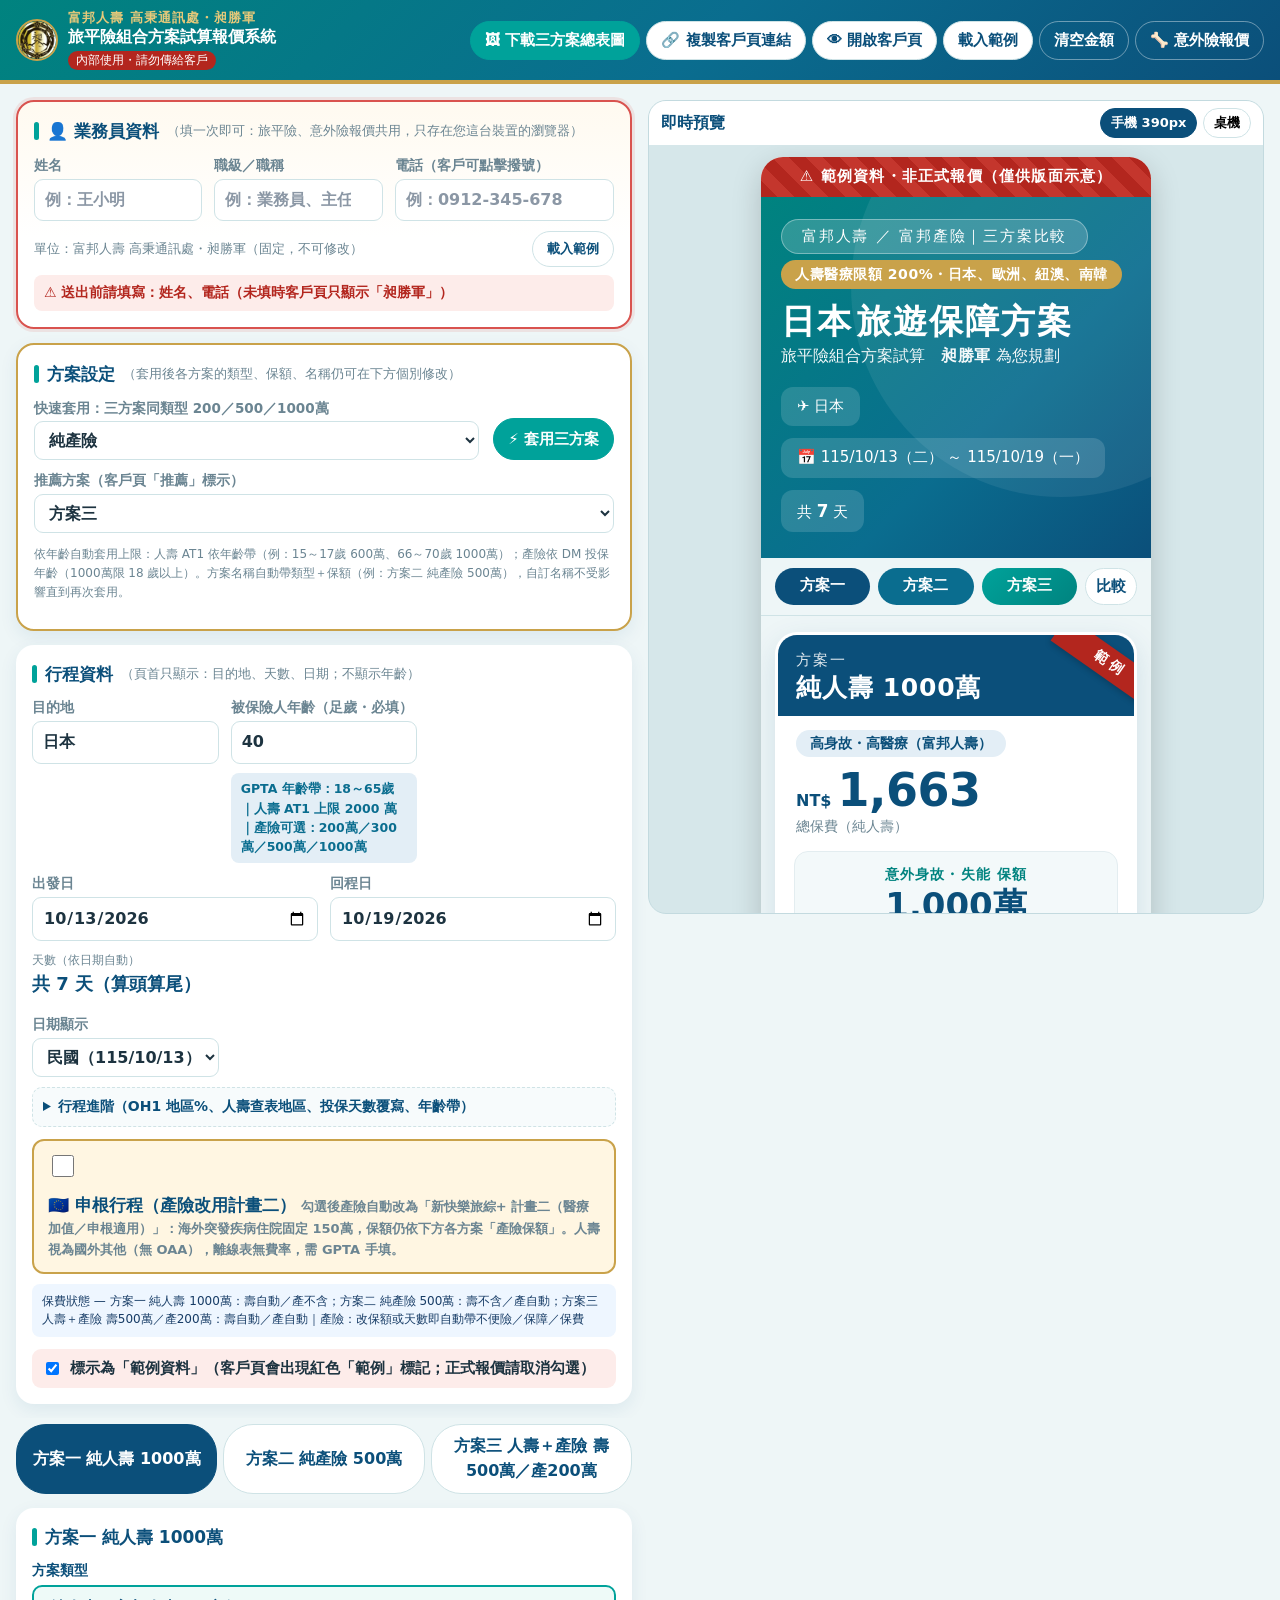
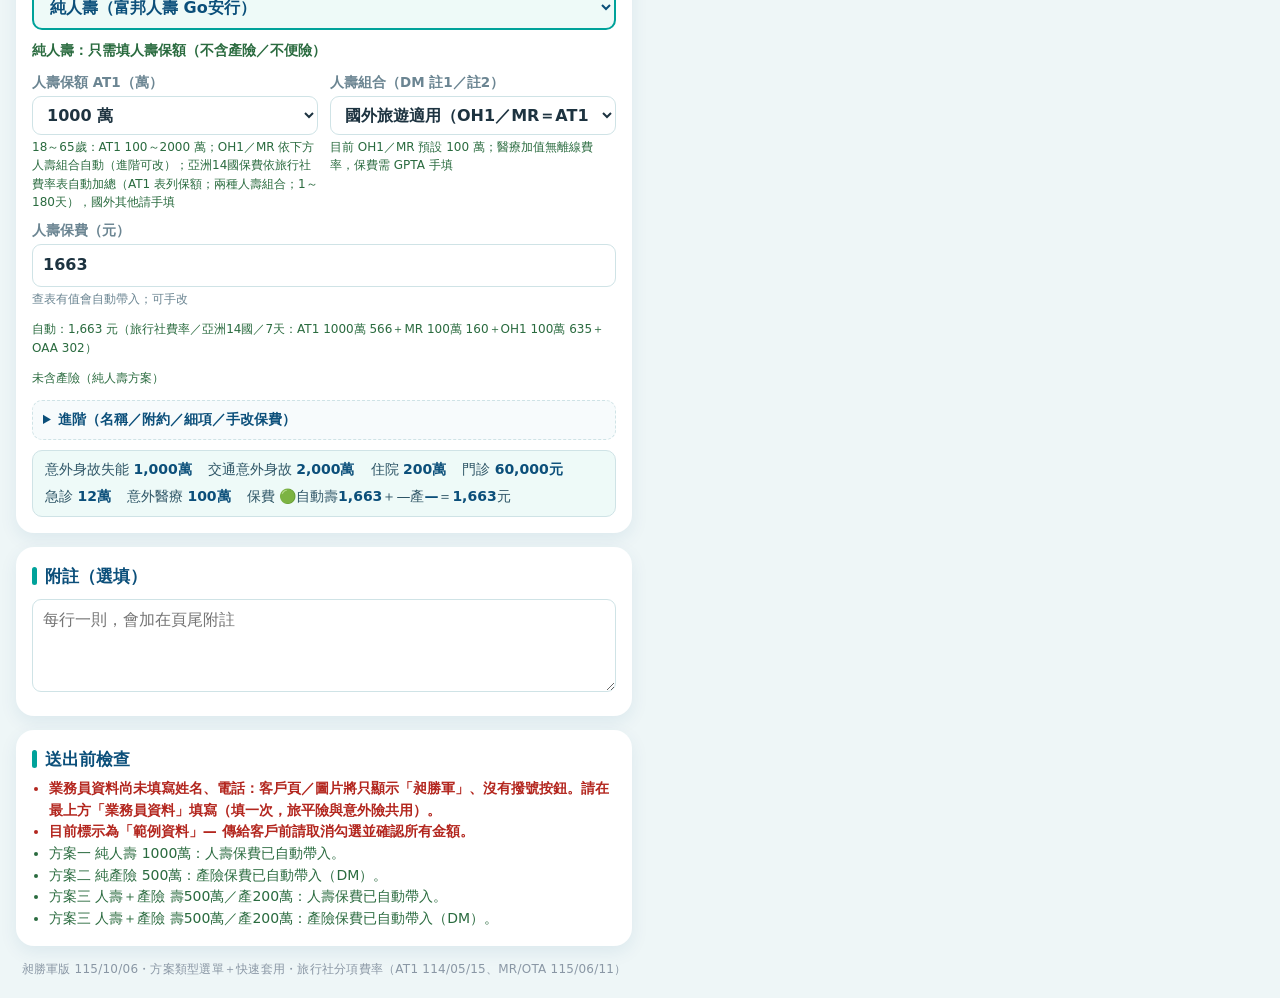
==== commit 4be55ab9: "fr5：業務員資料（姓名／職級／電話）自行填寫並與意外險工具共用；通訊處鎖定昶勝軍；預設空白（20261006fr5）" ====
--- a/editor.html
+++ b/editor.html
@@ -9,14 +9,14 @@
 <meta http-equiv="Pragma" content="no-cache">
 <meta http-equiv="Expires" content="0">
 <title>旅平險組合方案試算報價系統｜昶勝軍</title>
-<link rel="icon" type="image/png" href="img/favicon.png?v=20261006fr4">
-<link rel="apple-touch-icon" href="img/apple-touch-icon.png?v=20261006fr4">
-<link rel="stylesheet" href="css/style.css?v=20261006fr4">
-<link rel="stylesheet" href="css/editor.css?v=20261006fr4">
+<link rel="icon" type="image/png" href="img/favicon.png?v=20261006fr5">
+<link rel="apple-touch-icon" href="img/apple-touch-icon.png?v=20261006fr5">
+<link rel="stylesheet" href="css/style.css?v=20261006fr5">
+<link rel="stylesheet" href="css/editor.css?v=20261006fr5">
 </head>
 <body class="editor-body">
 <header class="ed-top">
-  <div class="ed-brand"><img class="ed-logo" src="img/logo.png?v=20261006fr4" alt="昶勝軍" width="42" height="42"><span class="ed-brand-text"><span class="ed-slogan">富邦人壽 高秉通訊處・昶勝軍</span><span class="ed-title"><b>旅平險組合方案試算報價系統</b><span class="ed-internal">內部使用・請勿傳給客戶</span></span></span></div>
+  <div class="ed-brand"><img class="ed-logo" src="img/logo.png?v=20261006fr5" alt="昶勝軍" width="42" height="42"><span class="ed-brand-text"><span class="ed-slogan">富邦人壽 高秉通訊處・昶勝軍</span><span class="ed-title"><b>旅平險組合方案試算報價系統</b><span class="ed-internal">內部使用・請勿傳給客戶</span></span></span></div>
   <div class="ed-actions">
     <button type="button" class="btn btn-gold" id="btnSummaryPng">🖼 下載三方案總表圖</button>
     <button type="button" class="btn" id="btnCopyLink" title="把客戶頁網址（報價資料全在網址內）複製下來貼到 LINE">🔗 複製客戶頁連結</button>
@@ -30,6 +30,17 @@
 
 <div class="ed-layout">
   <form class="ed-form" id="form" autocomplete="off" onsubmit="return false">
+    <section class="ed-card agent-card" id="agentCard">
+      <h2>👤 業務員資料 <small>（填一次即可：旅平險、意外險報價共用，只存在您這台裝置的瀏覽器）</small></h2>
+      <div class="grid agent-grid">
+        <label>姓名<input type="text" id="agentName" maxlength="20" placeholder="例：王小明" autocomplete="off"></label>
+        <label>職級／職稱<input type="text" id="agentTitle" maxlength="20" list="agentTitleList" placeholder="例：業務員、主任" autocomplete="off"></label>
+        <label>電話（客戶可點擊撥號）<input type="tel" id="agentPhone" maxlength="24" placeholder="例：0912-345-678" autocomplete="off"></label>
+      </div>
+      <datalist id="agentTitleList"></datalist>
+      <div class="agent-foot"><span class="agent-unit">單位：富邦人壽 高秉通訊處・昶勝軍（固定，不可修改）</span><button type="button" class="btn btn-sm" id="agentSample">載入範例</button></div>
+      <p class="agent-status" id="agentStatus" role="status"></p>
+    </section>
     <section class="ed-card quick-card" id="quickCard">
       <h2>方案設定 <small>（套用後各方案的類型、保額、名稱仍可在下方個別修改）</small></h2>
       <div class="quick-row">
@@ -122,13 +133,6 @@
     <section class="ed-card">
       <h2>附註（選填）</h2>
       <textarea data-k="extraNotesText" rows="3" placeholder="每行一則，會加在頁尾附註"></textarea>
-      <h2 style="margin-top:14px">簽名</h2>
-      <div class="grid g2">
-        <label>通訊處<input type="text" data-k="agent.unit"></label>
-        <label>業務員<input type="text" data-k="agent.name"></label>
-        <label>職稱<input type="text" data-k="agent.title"></label>
-        <label>電話（客戶頁可直接撥打）<input type="tel" data-k="agent.phone" placeholder="0963-218-888"></label>
-      </div>
     </section>
 
     <section class="ed-card checks" id="checks"></section>
@@ -147,14 +151,15 @@
   </aside>
 </div>
 
-<script src="js/vendor/pako.min.js?v=20261006fr4"></script>
-<script src="js/vendor/html2canvas.min.js?v=20261006fr4"></script>
-<script src="js/common.js?v=20261006fr4"></script>
-<script src="js/sample-data.js?v=20261006fr4"></script>
-<script src="js/presets.js?v=20261006fr4"></script>
-<script src="js/life-component-rates.js?v=20261006fr4"></script>
-<script src="js/life-rates.js?v=20261006fr4"></script>
-<script src="js/summary-export.js?v=20261006fr4"></script>
-<script src="js/editor.js?v=20261006fr4"></script>
+<script src="js/vendor/pako.min.js?v=20261006fr5"></script>
+<script src="js/vendor/html2canvas.min.js?v=20261006fr5"></script>
+<script src="js/agent-profile.js?v=20261006fr5"></script>
+<script src="js/common.js?v=20261006fr5"></script>
+<script src="js/sample-data.js?v=20261006fr5"></script>
+<script src="js/presets.js?v=20261006fr5"></script>
+<script src="js/life-component-rates.js?v=20261006fr5"></script>
+<script src="js/life-rates.js?v=20261006fr5"></script>
+<script src="js/summary-export.js?v=20261006fr5"></script>
+<script src="js/editor.js?v=20261006fr5"></script>
 </body>
 </html>
--- a/css/editor.css
+++ b/css/editor.css
@@ -300,3 +300,17 @@
 .quick-row label { flex: 1 1 220px; }
 .quick-row .btn { flex: 0 0 auto; min-height: 42px; }
 .name-state { display: flex; flex-wrap: wrap; gap: 6px; align-items: center; margin-top: 6px; }
+
+/* ===== 業務員資料（fr5：旅平險／意外險共用） ===== */
+.agent-card { border: 2px solid var(--gold); background: linear-gradient(180deg, #fffaf0 0%, #fff 60%); }
+.agent-card.is-missing { border-color: #d9534f; box-shadow: 0 0 0 3px rgba(217, 83, 79, .12); }
+.agent-card.flash { animation: agentFlash .8s ease 2; }
+@keyframes agentFlash { 50% { box-shadow: 0 0 0 6px rgba(217, 83, 79, .35); } }
+.agent-grid { grid-template-columns: 1fr 1fr 1.3fr; }
+@media (max-width: 560px) { .agent-grid { grid-template-columns: 1fr 1fr; } .agent-grid label:last-child { grid-column: 1 / -1; } }
+.agent-foot { display: flex; flex-wrap: wrap; align-items: center; justify-content: space-between; gap: 8px; margin-top: 10px; }
+.agent-unit { font-size: 13px; color: var(--muted); }
+.agent-status { margin: 8px 0 0; padding: 7px 10px; border-radius: 8px; font-size: 14px; font-weight: 700; }
+.agent-status.err { background: #fdecea; color: var(--danger, #c0392b); }
+.agent-status.warn { background: #fff4e0; color: #9a5b00; }
+.agent-status.ok { background: #eaf6ee; color: #2a6b3f; }
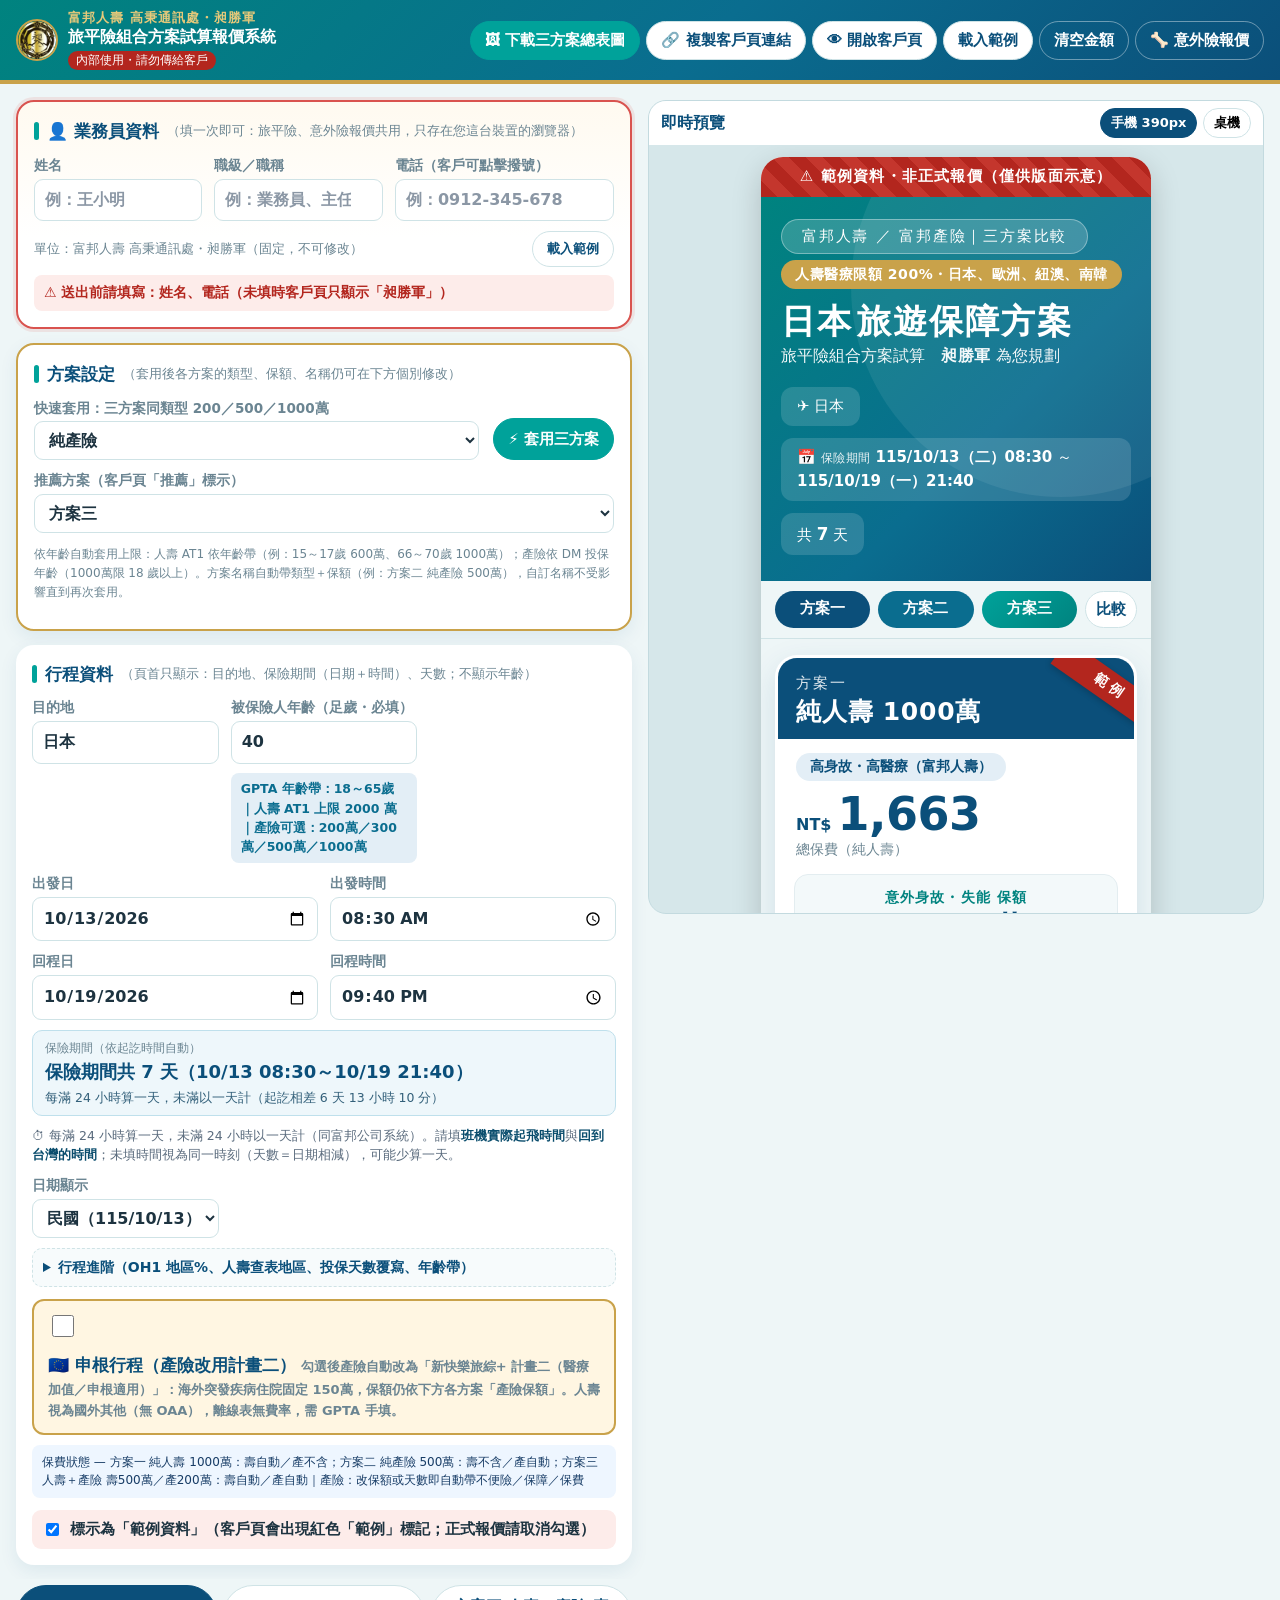
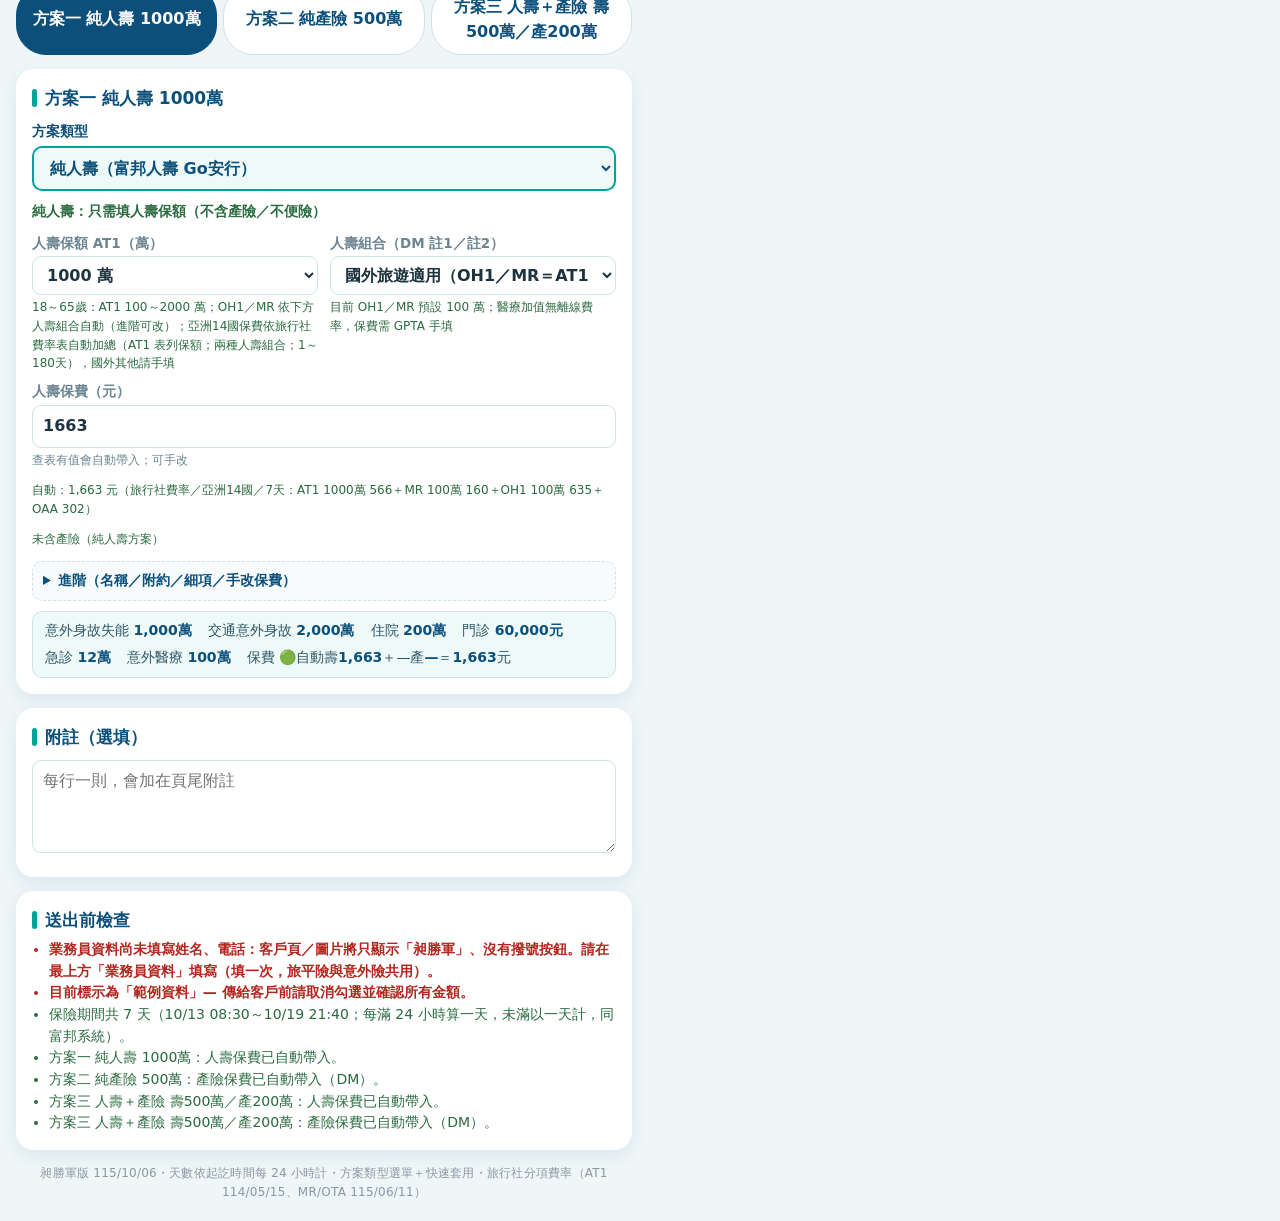
==== commit a5890e4a: "fr6：天數改依出發／回程日期＋時間每滿 24 小時算一天、未滿以一天計（同富邦系統，11/10 10:00～11/15 10:00＝5 天）；新增出發／回程時間欄、保險期間顯示（編輯器／客戶頁／總表" ====
--- a/editor.html
+++ b/editor.html
@@ -9,14 +9,14 @@
 <meta http-equiv="Pragma" content="no-cache">
 <meta http-equiv="Expires" content="0">
 <title>旅平險組合方案試算報價系統｜昶勝軍</title>
-<link rel="icon" type="image/png" href="img/favicon.png?v=20261006fr5">
-<link rel="apple-touch-icon" href="img/apple-touch-icon.png?v=20261006fr5">
-<link rel="stylesheet" href="css/style.css?v=20261006fr5">
-<link rel="stylesheet" href="css/editor.css?v=20261006fr5">
+<link rel="icon" type="image/png" href="img/favicon.png?v=20261006fr6">
+<link rel="apple-touch-icon" href="img/apple-touch-icon.png?v=20261006fr6">
+<link rel="stylesheet" href="css/style.css?v=20261006fr6">
+<link rel="stylesheet" href="css/editor.css?v=20261006fr6">
 </head>
 <body class="editor-body">
 <header class="ed-top">
-  <div class="ed-brand"><img class="ed-logo" src="img/logo.png?v=20261006fr5" alt="昶勝軍" width="42" height="42"><span class="ed-brand-text"><span class="ed-slogan">富邦人壽 高秉通訊處・昶勝軍</span><span class="ed-title"><b>旅平險組合方案試算報價系統</b><span class="ed-internal">內部使用・請勿傳給客戶</span></span></span></div>
+  <div class="ed-brand"><img class="ed-logo" src="img/logo.png?v=20261006fr6" alt="昶勝軍" width="42" height="42"><span class="ed-brand-text"><span class="ed-slogan">富邦人壽 高秉通訊處・昶勝軍</span><span class="ed-title"><b>旅平險組合方案試算報價系統</b><span class="ed-internal">內部使用・請勿傳給客戶</span></span></span></div>
   <div class="ed-actions">
     <button type="button" class="btn btn-gold" id="btnSummaryPng">🖼 下載三方案總表圖</button>
     <button type="button" class="btn" id="btnCopyLink" title="把客戶頁網址（報價資料全在網址內）複製下來貼到 LINE">🔗 複製客戶頁連結</button>
@@ -65,14 +65,17 @@
     </section>
 
     <section class="ed-card">
-      <h2>行程資料 <small>（頁首只顯示：目的地、天數、日期；不顯示年齡）</small></h2>
+      <h2>行程資料 <small>（頁首只顯示：目的地、保險期間（日期＋時間）、天數；不顯示年齡）</small></h2>
       <div class="grid g2">
         <label>目的地<input type="text" data-k="destination" placeholder="例：日本／法國（申根）" aria-describedby="destWarn"><span class="dest-warn" id="destWarn" role="alert" hidden></span></label>
         <label>被保險人年齡（足歲・必填）<input type="number" min="0" max="100" step="1" data-k="age" inputmode="numeric" placeholder="例：35（不會顯示在客戶頁）" aria-describedby="ageWarn ageHint"><span class="dest-warn" id="ageWarn" role="alert" hidden></span><span class="hint" id="ageHint"></span></label>
         <div class="date-row">
           <label>出發日<input type="date" data-k="startDate"></label>
+          <label>出發時間<input type="time" step="60" data-k="startTime" aria-describedby="periodHint"></label>
           <label>回程日<input type="date" data-k="endDate"></label>
-          <div class="days-auto" id="daysAuto" aria-live="polite"><span class="days-auto-lbl">天數（依日期自動）</span><span class="days-auto-val" id="daysAutoVal"></span></div>
+          <label>回程時間<input type="time" step="60" data-k="endTime" aria-describedby="periodHint"></label>
+          <div class="days-auto" id="daysAuto" aria-live="polite"><span class="days-auto-lbl">保險期間（依起訖時間自動）</span><span class="days-auto-val" id="daysAutoVal"></span><span class="days-auto-sub" id="daysAutoSub"></span></div>
+          <p class="period-hint" id="periodHint">⏱ 每滿 24 小時算一天，未滿 24 小時以一天計（同富邦公司系統）。請填<b>班機實際起飛時間</b>與<b>回到台灣的時間</b>；未填時間視為同一時刻（天數＝日期相減），可能少算一天。</p>
           <span class="dest-warn" id="dateWarn" role="alert" hidden></span>
         </div>
         <label>日期顯示
@@ -99,8 +102,8 @@
             <span class="hint">申根勾選時會自動改為「國外其他」</span>
           </label>
           <label>投保天數覆寫（選填）
-            <input type="number" min="1" max="365" step="1" data-k="daysOverride" inputmode="numeric" placeholder="空白＝依日期算頭算尾">
-            <span class="hint">依保單起訖時刻計天時用（例：11/20 晚上 20:00 出發～12/05 20:00＝15 天）</span>
+            <input type="number" min="1" max="365" step="1" data-k="daysOverride" inputmode="numeric" placeholder="空白＝依起訖時間每 24 小時計">
+            <span class="hint">一般不需填：天數已依出發／回程時間每滿 24 小時計（例：11/20 20:00～12/05 20:00＝15 天）。僅在公司系統試算天數不同時手動指定</span>
           </label>
           <label>年齡區間（依上方年齡自動・客戶頁不顯示）
             <select data-k="ageBand" disabled>
@@ -136,7 +139,7 @@
     </section>
 
     <section class="ed-card checks" id="checks"></section>
-  <p class="build-ver" id="buildVersion">昶勝軍版 115/10/06・方案類型選單＋快速套用・旅行社分項費率（AT1 114/05/15、MR/OTA 115/06/11）</p>
+  <p class="build-ver" id="buildVersion">昶勝軍版 115/10/06・天數依起訖時間每 24 小時計・方案類型選單＋快速套用・旅行社分項費率（AT1 114/05/15、MR/OTA 115/06/11）</p>
   </form>
 
   <aside class="ed-preview">
@@ -151,15 +154,15 @@
   </aside>
 </div>
 
-<script src="js/vendor/pako.min.js?v=20261006fr5"></script>
-<script src="js/vendor/html2canvas.min.js?v=20261006fr5"></script>
-<script src="js/agent-profile.js?v=20261006fr5"></script>
-<script src="js/common.js?v=20261006fr5"></script>
-<script src="js/sample-data.js?v=20261006fr5"></script>
-<script src="js/presets.js?v=20261006fr5"></script>
-<script src="js/life-component-rates.js?v=20261006fr5"></script>
-<script src="js/life-rates.js?v=20261006fr5"></script>
-<script src="js/summary-export.js?v=20261006fr5"></script>
-<script src="js/editor.js?v=20261006fr5"></script>
+<script src="js/vendor/pako.min.js?v=20261006fr6"></script>
+<script src="js/vendor/html2canvas.min.js?v=20261006fr6"></script>
+<script src="js/agent-profile.js?v=20261006fr6"></script>
+<script src="js/common.js?v=20261006fr6"></script>
+<script src="js/sample-data.js?v=20261006fr6"></script>
+<script src="js/presets.js?v=20261006fr6"></script>
+<script src="js/life-component-rates.js?v=20261006fr6"></script>
+<script src="js/life-rates.js?v=20261006fr6"></script>
+<script src="js/summary-export.js?v=20261006fr6"></script>
+<script src="js/editor.js?v=20261006fr6"></script>
 </body>
 </html>
--- a/css/style.css
+++ b/css/style.css
@@ -300,3 +300,7 @@
 .plan-nav .nav-tier { display: none; font-size: 13px; font-weight: 700; }
 @media (max-width: 759px) { .plan-nav .nav-tier { display: inline; } }
 .pv-frame:not(.full) .plan-nav .nav-tier { display: inline; }
+
+/* fr6：保險期間（起訖日時）— 起訖各自不換行 */
+.hero-trip .pd-lbl, .sum-trip .pd-lbl { font-size: .82em; opacity: .9; letter-spacing: .04em; }
+.hero-trip .pd-t, .sum-trip .pd-t { font-style: normal; font-weight: 700; white-space: nowrap; }
--- a/css/editor.css
+++ b/css/editor.css
@@ -35,7 +35,7 @@
 .g3 { grid-template-columns: repeat(auto-fit, minmax(150px, 1fr)); }
 label { display: flex; flex-direction: column; gap: 3px; font-size: 13.5px; color: var(--muted); font-weight: 600; }
 label.check { flex-direction: row; align-items: center; gap: 8px; color: var(--ink); font-size: 15px; }
-input[type=text], input[type=tel], input[type=number], input[type=date], select, textarea {
+input[type=text], input[type=tel], input[type=number], input[type=date], input[type=time], select, textarea {
   font: inherit; font-size: 16px; color: var(--ink); padding: 8px 10px; border: 1px solid #cfe3e6; border-radius: 9px; background: #fff; width: 100%;
 }
 input:focus, select:focus, textarea:focus { outline: 2px solid var(--gold); border-color: var(--gold); }
@@ -125,7 +125,12 @@
 .age-note { display: block; margin-top: 6px; padding: 6px 10px; border-radius: 8px; background: #e3eef6; color: #0a6d8f; font-size: 12.5px; }
 
 /* 天數：依日期自動（唯讀文字，無輸入框） */
-.date-row { grid-column: 1 / -1; display: grid; grid-template-columns: 1fr 1fr minmax(120px, .8fr); gap: 10px 12px; align-items: end; }
+.date-row { grid-column: 1 / -1; display: grid; grid-template-columns: 1.25fr 1fr 1.25fr 1fr; gap: 10px 12px; align-items: end; }
+.date-row .days-auto { grid-column: 1 / -1; min-height: 0; padding: 8px 12px; background: #eef7fb; border: 1px solid #bfe0ec; border-radius: 10px; }
+.days-auto-sub { display: block; font-size: 12.5px; color: #33607a; margin-top: 2px; }
+.days-auto-sub:empty { display: none; }
+.period-hint { grid-column: 1 / -1; margin: 0; font-size: 12.5px; line-height: 1.55; color: #5a6b7d; }
+.period-hint b { color: #0a4d6d; }
 .date-row .dest-warn { grid-column: 1 / -1; margin-top: 0; }
 .days-auto { display: flex; flex-direction: column; justify-content: flex-end; min-height: 42px; padding-bottom: 6px; }
 .days-auto-lbl { font-size: 12px; color: var(--muted); }
@@ -314,3 +319,7 @@
 .agent-status.err { background: #fdecea; color: var(--danger, #c0392b); }
 .agent-status.warn { background: #fff4e0; color: #9a5b00; }
 .agent-status.ok { background: #eaf6ee; color: #2a6b3f; }
+
+/* fr6：保險期間（日期＋時間、每滿 24 小時一天） */
+.days-auto-sub.warn { color: #9a5b00; font-weight: 700; }
+#form input[type="time"] { min-width: 0; }
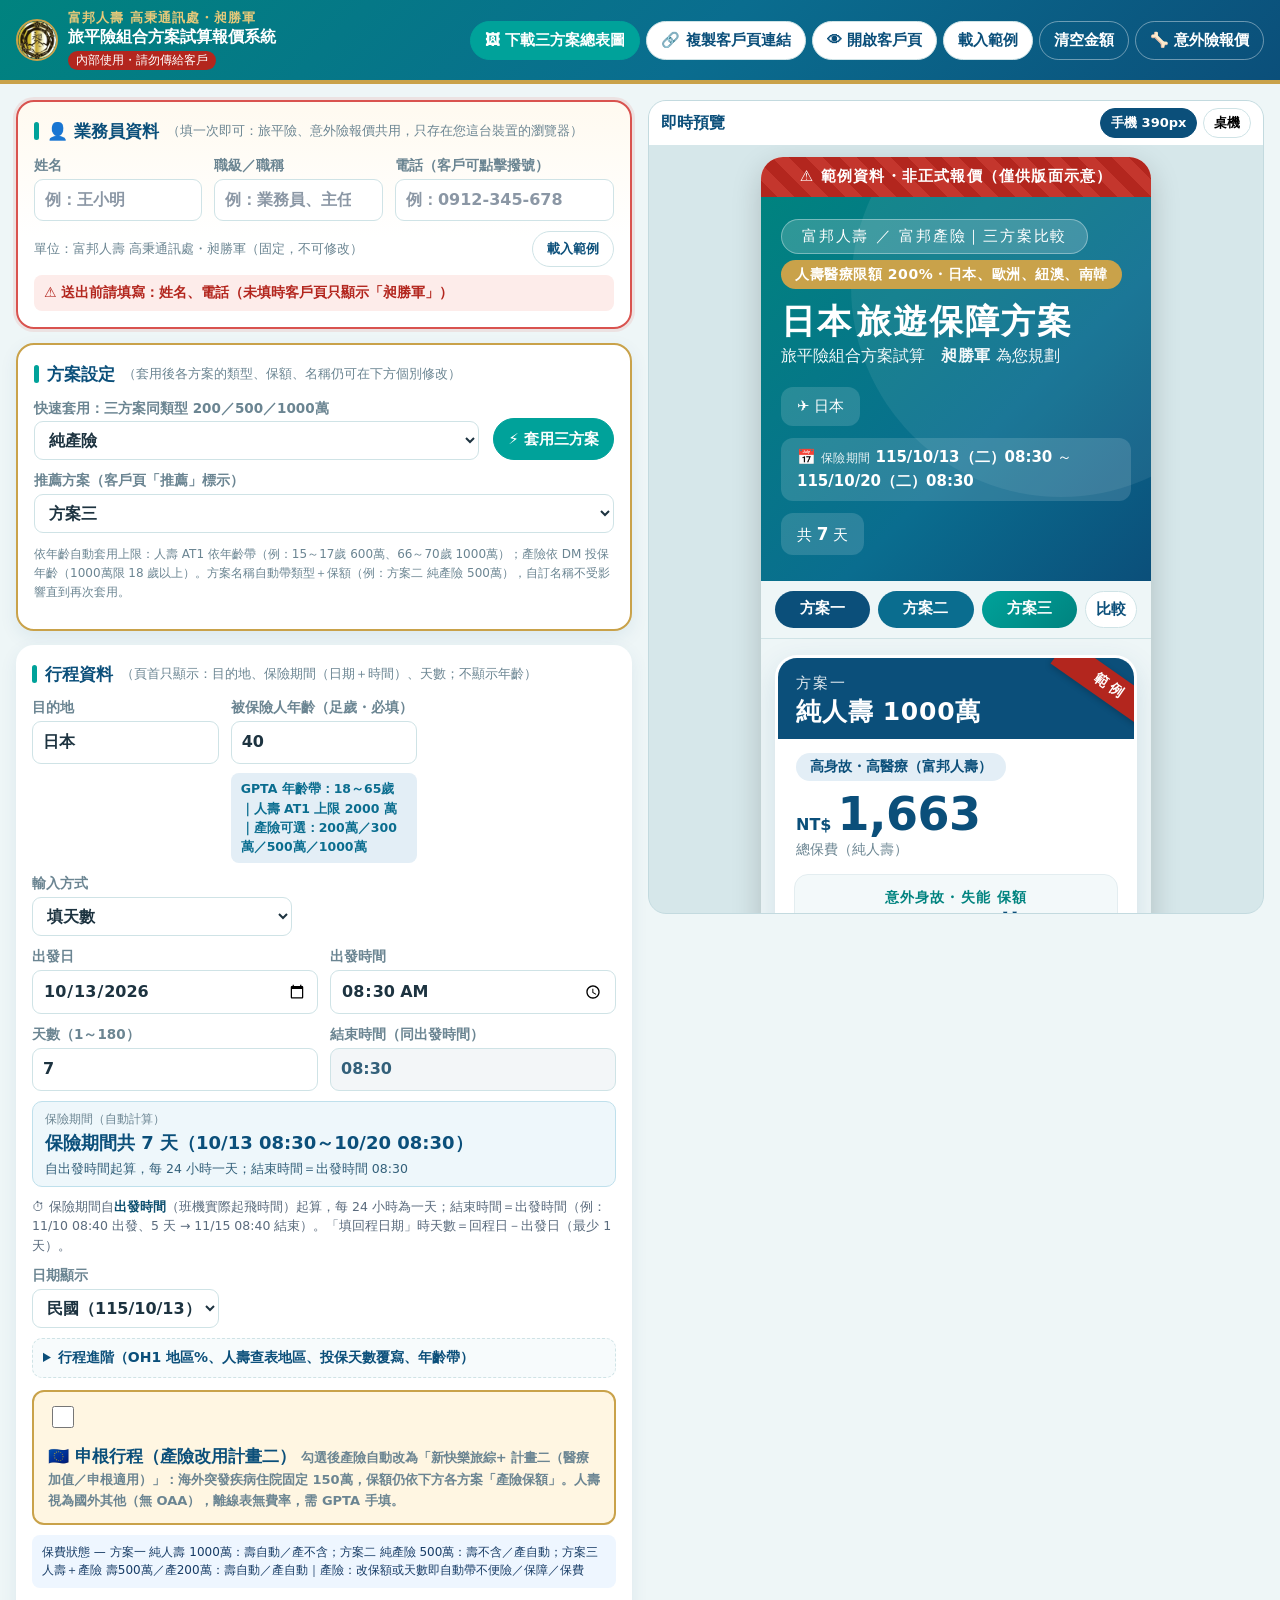
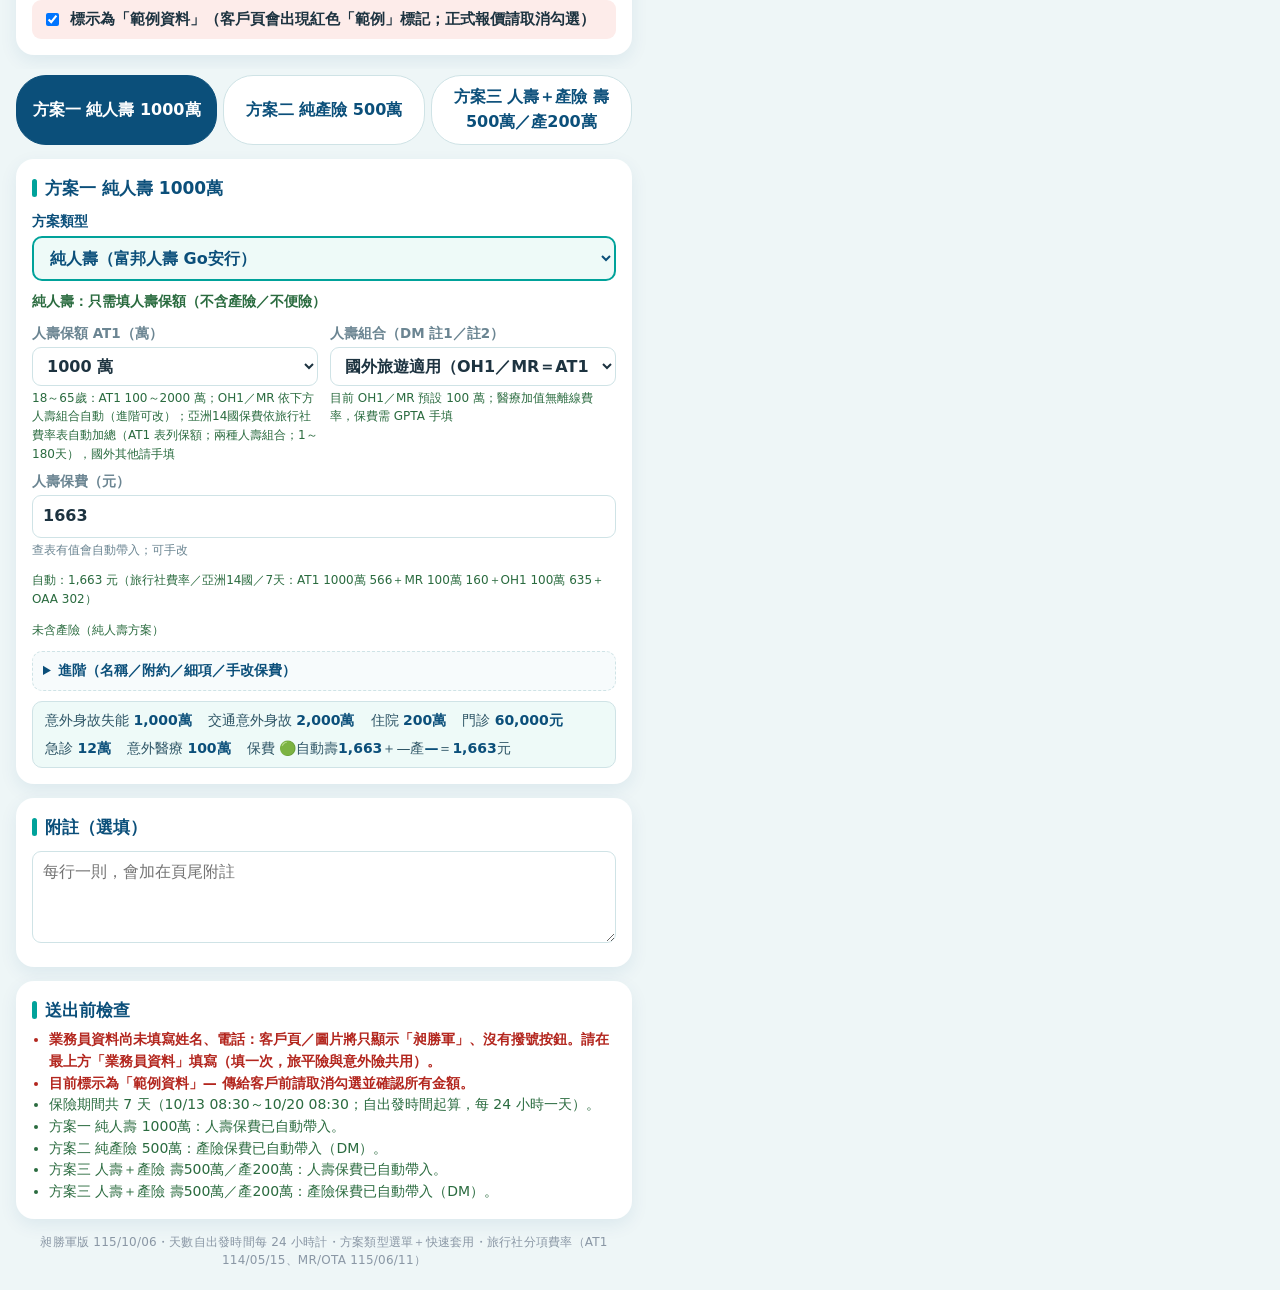
==== commit 5a4e83a8: "fr7：輸入方式「填天數」（預設：出發日＋出發時間＋天數 1～180 自動算結束日時）／「填回程日期」；移除回程時間，結束時間＝出發時間（唯讀）；舊連結沿用原天數；資產版本 20261007fr7" ====
--- a/editor.html
+++ b/editor.html
@@ -9,14 +9,14 @@
 <meta http-equiv="Pragma" content="no-cache">
 <meta http-equiv="Expires" content="0">
 <title>旅平險組合方案試算報價系統｜昶勝軍</title>
-<link rel="icon" type="image/png" href="img/favicon.png?v=20261006fr6">
-<link rel="apple-touch-icon" href="img/apple-touch-icon.png?v=20261006fr6">
-<link rel="stylesheet" href="css/style.css?v=20261006fr6">
-<link rel="stylesheet" href="css/editor.css?v=20261006fr6">
+<link rel="icon" type="image/png" href="img/favicon.png?v=20261007fr7">
+<link rel="apple-touch-icon" href="img/apple-touch-icon.png?v=20261007fr7">
+<link rel="stylesheet" href="css/style.css?v=20261007fr7">
+<link rel="stylesheet" href="css/editor.css?v=20261007fr7">
 </head>
 <body class="editor-body">
 <header class="ed-top">
-  <div class="ed-brand"><img class="ed-logo" src="img/logo.png?v=20261006fr6" alt="昶勝軍" width="42" height="42"><span class="ed-brand-text"><span class="ed-slogan">富邦人壽 高秉通訊處・昶勝軍</span><span class="ed-title"><b>旅平險組合方案試算報價系統</b><span class="ed-internal">內部使用・請勿傳給客戶</span></span></span></div>
+  <div class="ed-brand"><img class="ed-logo" src="img/logo.png?v=20261007fr7" alt="昶勝軍" width="42" height="42"><span class="ed-brand-text"><span class="ed-slogan">富邦人壽 高秉通訊處・昶勝軍</span><span class="ed-title"><b>旅平險組合方案試算報價系統</b><span class="ed-internal">內部使用・請勿傳給客戶</span></span></span></div>
   <div class="ed-actions">
     <button type="button" class="btn btn-gold" id="btnSummaryPng">🖼 下載三方案總表圖</button>
     <button type="button" class="btn" id="btnCopyLink" title="把客戶頁網址（報價資料全在網址內）複製下來貼到 LINE">🔗 複製客戶頁連結</button>
@@ -70,12 +70,14 @@
         <label>目的地<input type="text" data-k="destination" placeholder="例：日本／法國（申根）" aria-describedby="destWarn"><span class="dest-warn" id="destWarn" role="alert" hidden></span></label>
         <label>被保險人年齡（足歲・必填）<input type="number" min="0" max="100" step="1" data-k="age" inputmode="numeric" placeholder="例：35（不會顯示在客戶頁）" aria-describedby="ageWarn ageHint"><span class="dest-warn" id="ageWarn" role="alert" hidden></span><span class="hint" id="ageHint"></span></label>
         <div class="date-row">
+          <label class="mode-sel">輸入方式<select data-k="dateMode"><option value="days">填天數</option><option value="range">填回程日期</option></select></label>
           <label>出發日<input type="date" data-k="startDate"></label>
           <label>出發時間<input type="time" step="60" data-k="startTime" aria-describedby="periodHint"></label>
-          <label>回程日<input type="date" data-k="endDate"></label>
-          <label>回程時間<input type="time" step="60" data-k="endTime" aria-describedby="periodHint"></label>
-          <div class="days-auto" id="daysAuto" aria-live="polite"><span class="days-auto-lbl">保險期間（依起訖時間自動）</span><span class="days-auto-val" id="daysAutoVal"></span><span class="days-auto-sub" id="daysAutoSub"></span></div>
-          <p class="period-hint" id="periodHint">⏱ 每滿 24 小時算一天，未滿 24 小時以一天計（同富邦公司系統）。請填<b>班機實際起飛時間</b>與<b>回到台灣的時間</b>；未填時間視為同一時刻（天數＝日期相減），可能少算一天。</p>
+          <label class="m-days">天數（1～180）<input type="number" min="1" max="180" step="1" inputmode="numeric" data-k="tripDays" placeholder="例：5"></label>
+          <label class="m-range">回程日<input type="date" data-k="endDate"></label>
+          <label>結束時間（同出發時間）<input type="text" id="endTimeRO" readonly tabindex="-1" placeholder="同出發時間"></label>
+          <div class="days-auto" id="daysAuto" aria-live="polite"><span class="days-auto-lbl">保險期間（自動計算）</span><span class="days-auto-val" id="daysAutoVal"></span><span class="days-auto-sub" id="daysAutoSub"></span></div>
+          <p class="period-hint" id="periodHint">⏱ 保險期間自<b>出發時間</b>（班機實際起飛時間）起算，每 24 小時為一天；結束時間＝出發時間（例：11/10 08:40 出發、5 天 → 11/15 08:40 結束）。「填回程日期」時天數＝回程日－出發日（最少 1 天）。</p>
           <span class="dest-warn" id="dateWarn" role="alert" hidden></span>
         </div>
         <label>日期顯示
@@ -102,8 +104,8 @@
             <span class="hint">申根勾選時會自動改為「國外其他」</span>
           </label>
           <label>投保天數覆寫（選填）
-            <input type="number" min="1" max="365" step="1" data-k="daysOverride" inputmode="numeric" placeholder="空白＝依起訖時間每 24 小時計">
-            <span class="hint">一般不需填：天數已依出發／回程時間每滿 24 小時計（例：11/20 20:00～12/05 20:00＝15 天）。僅在公司系統試算天數不同時手動指定</span>
+            <input type="number" min="1" max="365" step="1" data-k="daysOverride" inputmode="numeric" placeholder="空白＝依上方天數／日期">
+            <span class="hint">一般不需填：天數依上方輸入計算。僅在公司系統試算天數不同時手動指定</span>
           </label>
           <label>年齡區間（依上方年齡自動・客戶頁不顯示）
             <select data-k="ageBand" disabled>
@@ -139,7 +141,7 @@
     </section>
 
     <section class="ed-card checks" id="checks"></section>
-  <p class="build-ver" id="buildVersion">昶勝軍版 115/10/06・天數依起訖時間每 24 小時計・方案類型選單＋快速套用・旅行社分項費率（AT1 114/05/15、MR/OTA 115/06/11）</p>
+  <p class="build-ver" id="buildVersion">昶勝軍版 115/10/06・天數自出發時間每 24 小時計・方案類型選單＋快速套用・旅行社分項費率（AT1 114/05/15、MR/OTA 115/06/11）</p>
   </form>
 
   <aside class="ed-preview">
@@ -154,15 +156,15 @@
   </aside>
 </div>
 
-<script src="js/vendor/pako.min.js?v=20261006fr6"></script>
-<script src="js/vendor/html2canvas.min.js?v=20261006fr6"></script>
-<script src="js/agent-profile.js?v=20261006fr6"></script>
-<script src="js/common.js?v=20261006fr6"></script>
-<script src="js/sample-data.js?v=20261006fr6"></script>
-<script src="js/presets.js?v=20261006fr6"></script>
-<script src="js/life-component-rates.js?v=20261006fr6"></script>
-<script src="js/life-rates.js?v=20261006fr6"></script>
-<script src="js/summary-export.js?v=20261006fr6"></script>
-<script src="js/editor.js?v=20261006fr6"></script>
+<script src="js/vendor/pako.min.js?v=20261007fr7"></script>
+<script src="js/vendor/html2canvas.min.js?v=20261007fr7"></script>
+<script src="js/agent-profile.js?v=20261007fr7"></script>
+<script src="js/common.js?v=20261007fr7"></script>
+<script src="js/sample-data.js?v=20261007fr7"></script>
+<script src="js/presets.js?v=20261007fr7"></script>
+<script src="js/life-component-rates.js?v=20261007fr7"></script>
+<script src="js/life-rates.js?v=20261007fr7"></script>
+<script src="js/summary-export.js?v=20261007fr7"></script>
+<script src="js/editor.js?v=20261007fr7"></script>
 </body>
 </html>
--- a/css/editor.css
+++ b/css/editor.css
@@ -323,3 +323,8 @@
 /* fr6：保險期間（日期＋時間、每滿 24 小時一天） */
 .days-auto-sub.warn { color: #9a5b00; font-weight: 700; }
 #form input[type="time"] { min-width: 0; }
+
+/* fr7：輸入方式（填天數／填回程日期），結束時間唯讀 */
+.date-row .mode-sel { grid-column: 1 / -1; max-width: 260px; }
+.date-row.mode-days .m-range, .date-row.mode-range .m-days { display: none; }
+#endTimeRO { background: #f3f6f8; color: #33607a; }
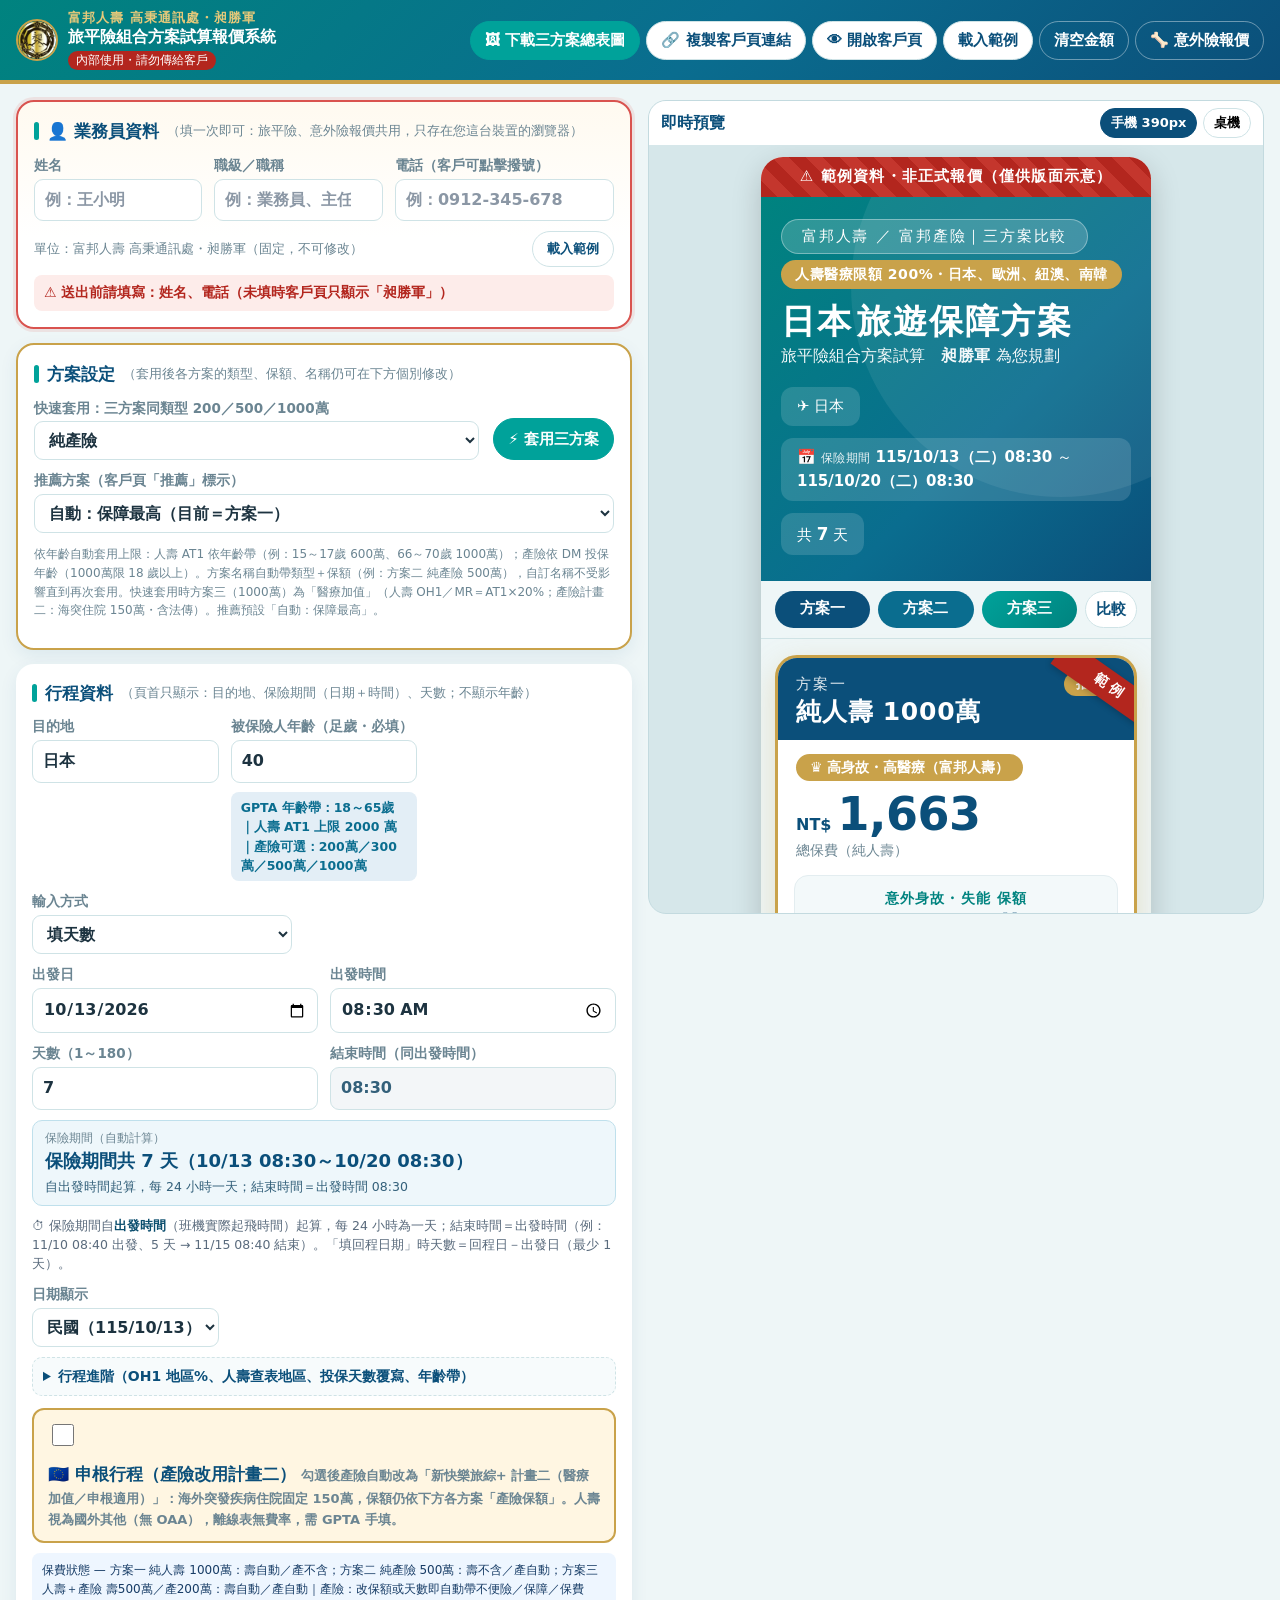
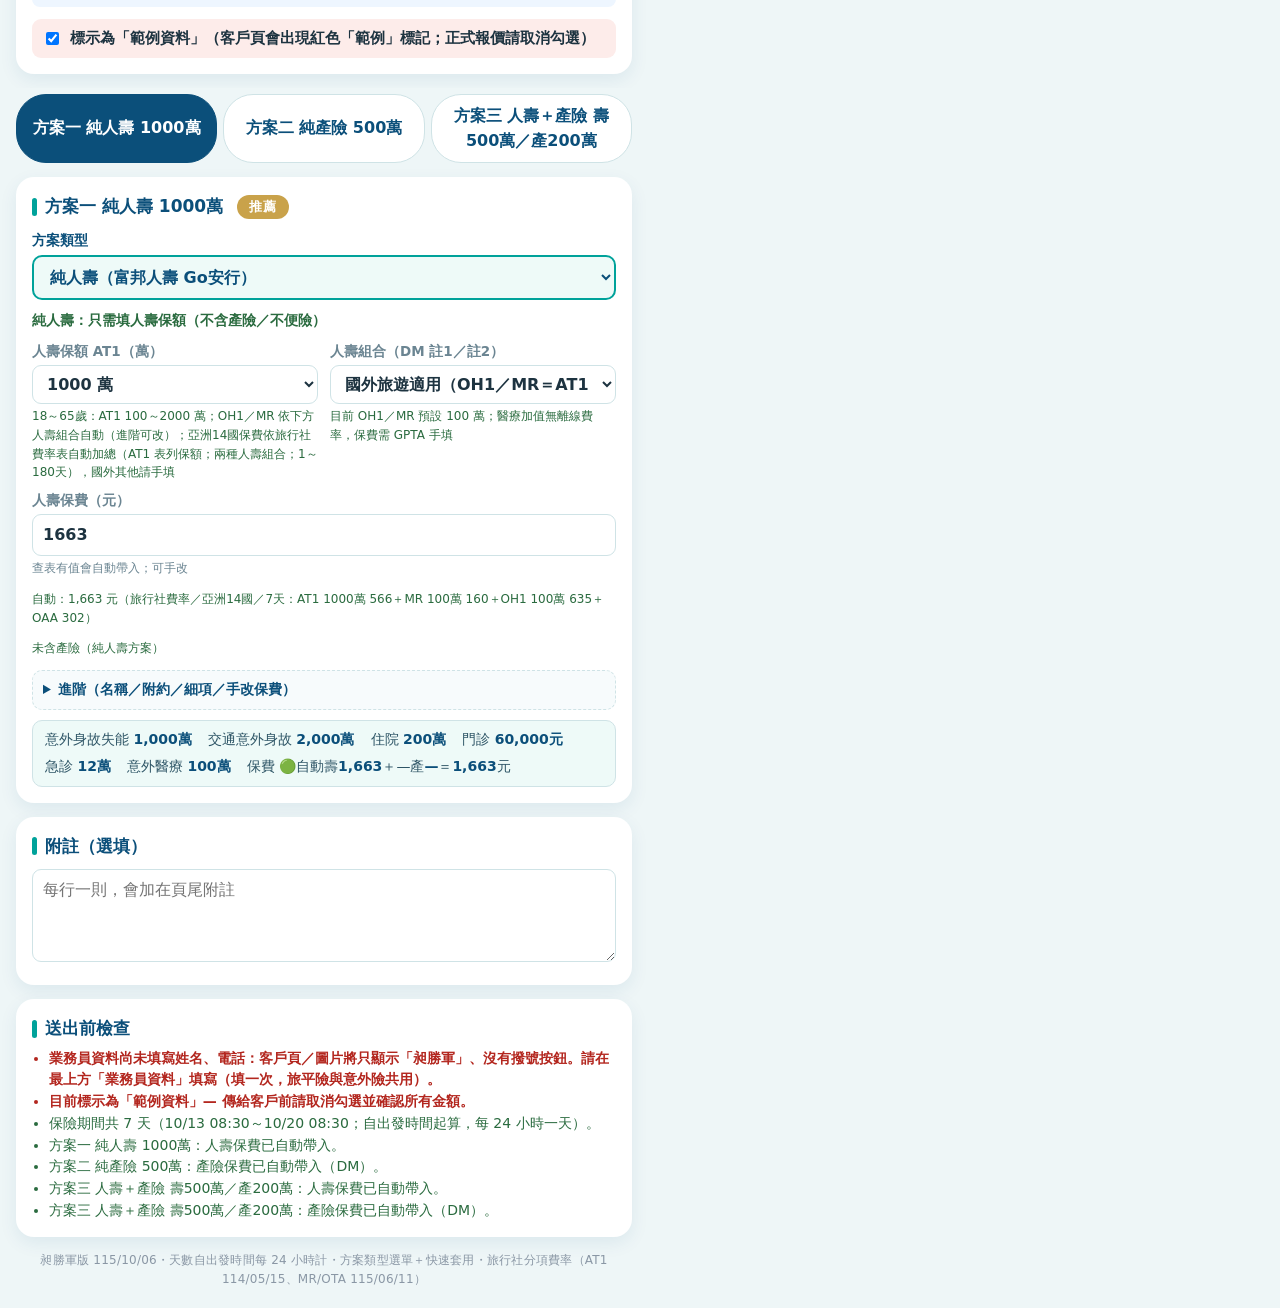
==== commit 7bc9f62c: "fr8：推薦預設自動＝保障最高；快速套用方案三 1000萬＝醫療加值（人壽 plus／產險計畫二 含法傳）；非申根可勾產險醫療加值；資產版本 20261007fr8" ====
--- a/editor.html
+++ b/editor.html
@@ -9,14 +9,14 @@
 <meta http-equiv="Pragma" content="no-cache">
 <meta http-equiv="Expires" content="0">
 <title>旅平險組合方案試算報價系統｜昶勝軍</title>
-<link rel="icon" type="image/png" href="img/favicon.png?v=20261007fr7">
-<link rel="apple-touch-icon" href="img/apple-touch-icon.png?v=20261007fr7">
-<link rel="stylesheet" href="css/style.css?v=20261007fr7">
-<link rel="stylesheet" href="css/editor.css?v=20261007fr7">
+<link rel="icon" type="image/png" href="img/favicon.png?v=20261007fr8">
+<link rel="apple-touch-icon" href="img/apple-touch-icon.png?v=20261007fr8">
+<link rel="stylesheet" href="css/style.css?v=20261007fr8">
+<link rel="stylesheet" href="css/editor.css?v=20261007fr8">
 </head>
 <body class="editor-body">
 <header class="ed-top">
-  <div class="ed-brand"><img class="ed-logo" src="img/logo.png?v=20261007fr7" alt="昶勝軍" width="42" height="42"><span class="ed-brand-text"><span class="ed-slogan">富邦人壽 高秉通訊處・昶勝軍</span><span class="ed-title"><b>旅平險組合方案試算報價系統</b><span class="ed-internal">內部使用・請勿傳給客戶</span></span></span></div>
+  <div class="ed-brand"><img class="ed-logo" src="img/logo.png?v=20261007fr8" alt="昶勝軍" width="42" height="42"><span class="ed-brand-text"><span class="ed-slogan">富邦人壽 高秉通訊處・昶勝軍</span><span class="ed-title"><b>旅平險組合方案試算報價系統</b><span class="ed-internal">內部使用・請勿傳給客戶</span></span></span></div>
   <div class="ed-actions">
     <button type="button" class="btn btn-gold" id="btnSummaryPng">🖼 下載三方案總表圖</button>
     <button type="button" class="btn" id="btnCopyLink" title="把客戶頁網址（報價資料全在網址內）複製下來貼到 LINE">🔗 複製客戶頁連結</button>
@@ -54,6 +54,7 @@
         <button type="button" class="btn btn-gold" id="btnQuickApply">⚡ 套用三方案</button>
         <label>推薦方案（客戶頁「推薦」標示）
           <select id="recoSel">
+            <option value="auto">自動：保障最高</option>
             <option value="">無</option>
             <option value="0">方案一</option>
             <option value="1">方案二</option>
@@ -61,7 +62,7 @@
           </select>
         </label>
       </div>
-      <p class="hint">依年齡自動套用上限：人壽 AT1 依年齡帶（例：15～17歲 600萬、66～70歲 1000萬）；產險依 DM 投保年齡（1000萬限 18 歲以上）。方案名稱自動帶類型＋保額（例：方案二 純產險 500萬），自訂名稱不受影響直到再次套用。</p>
+      <p class="hint">依年齡自動套用上限：人壽 AT1 依年齡帶（例：15～17歲 600萬、66～70歲 1000萬）；產險依 DM 投保年齡（1000萬限 18 歲以上）。方案名稱自動帶類型＋保額（例：方案二 純產險 500萬），自訂名稱不受影響直到再次套用。快速套用時方案三（1000萬）為「醫療加值」（人壽 OH1／MR＝AT1×20%；產險計畫二：海突住院 150萬・含法傳）。推薦預設「自動：保障最高」。</p>
     </section>
 
     <section class="ed-card">
@@ -156,15 +157,15 @@
   </aside>
 </div>
 
-<script src="js/vendor/pako.min.js?v=20261007fr7"></script>
-<script src="js/vendor/html2canvas.min.js?v=20261007fr7"></script>
-<script src="js/agent-profile.js?v=20261007fr7"></script>
-<script src="js/common.js?v=20261007fr7"></script>
-<script src="js/sample-data.js?v=20261007fr7"></script>
-<script src="js/presets.js?v=20261007fr7"></script>
-<script src="js/life-component-rates.js?v=20261007fr7"></script>
-<script src="js/life-rates.js?v=20261007fr7"></script>
-<script src="js/summary-export.js?v=20261007fr7"></script>
-<script src="js/editor.js?v=20261007fr7"></script>
+<script src="js/vendor/pako.min.js?v=20261007fr8"></script>
+<script src="js/vendor/html2canvas.min.js?v=20261007fr8"></script>
+<script src="js/agent-profile.js?v=20261007fr8"></script>
+<script src="js/common.js?v=20261007fr8"></script>
+<script src="js/sample-data.js?v=20261007fr8"></script>
+<script src="js/presets.js?v=20261007fr8"></script>
+<script src="js/life-component-rates.js?v=20261007fr8"></script>
+<script src="js/life-rates.js?v=20261007fr8"></script>
+<script src="js/summary-export.js?v=20261007fr8"></script>
+<script src="js/editor.js?v=20261007fr8"></script>
 </body>
 </html>
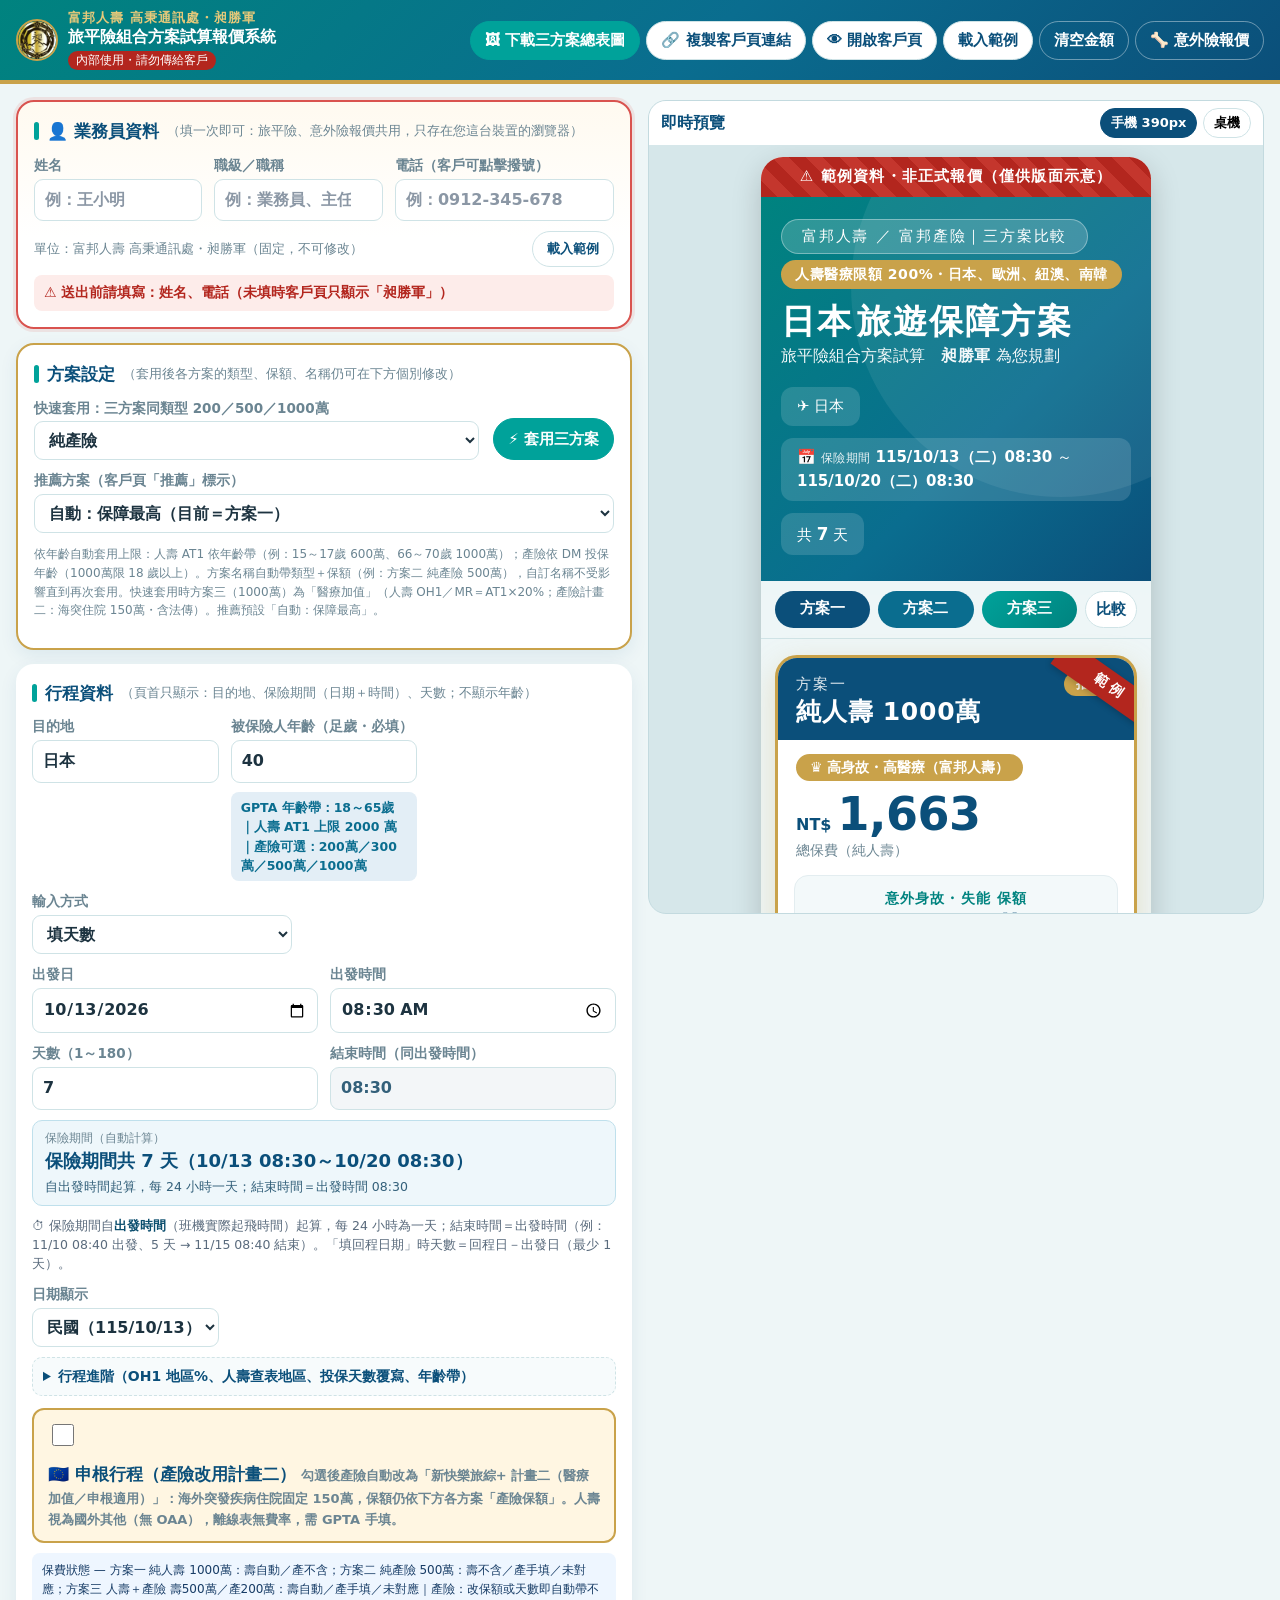
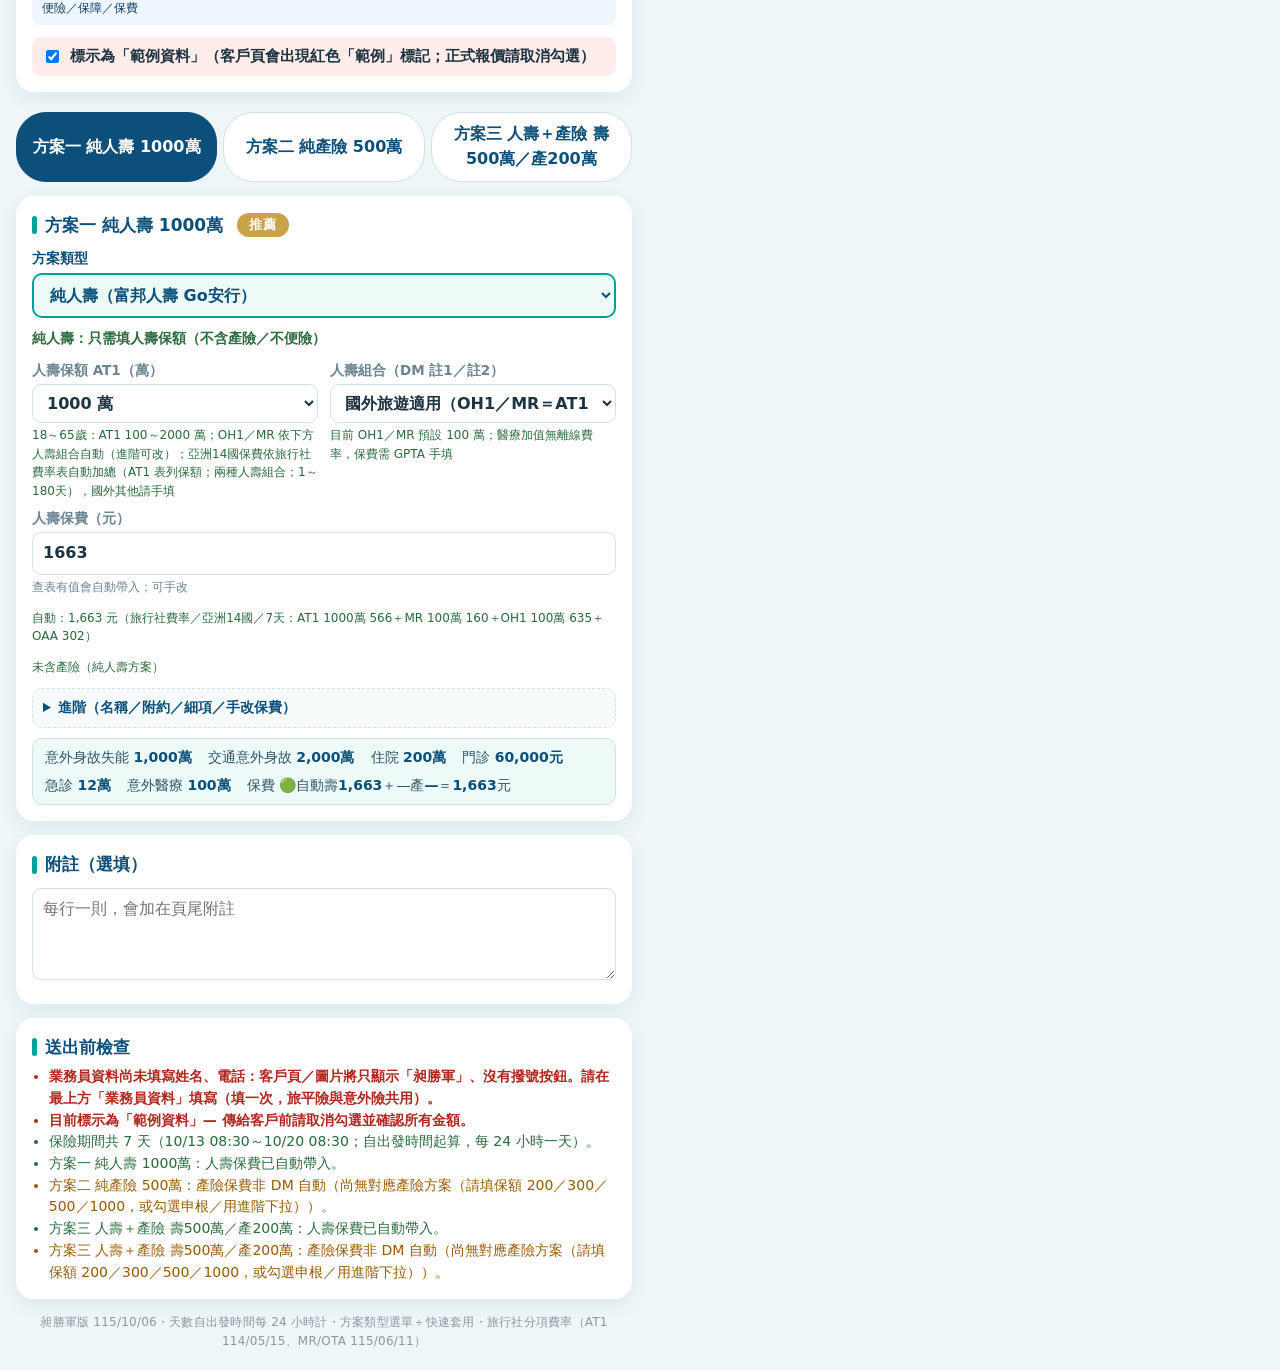
==== commit d6f66c3d: "fr9：產險 11～20、25、30 天保費（B2B 系統試算 2026-10-07）；1 天顯示產險最少需投保 2 天；資產版本 20261007fr9" ====
--- a/editor.html
+++ b/editor.html
@@ -9,14 +9,14 @@
 <meta http-equiv="Pragma" content="no-cache">
 <meta http-equiv="Expires" content="0">
 <title>旅平險組合方案試算報價系統｜昶勝軍</title>
-<link rel="icon" type="image/png" href="img/favicon.png?v=20261007fr8">
-<link rel="apple-touch-icon" href="img/apple-touch-icon.png?v=20261007fr8">
-<link rel="stylesheet" href="css/style.css?v=20261007fr8">
-<link rel="stylesheet" href="css/editor.css?v=20261007fr8">
+<link rel="icon" type="image/png" href="img/favicon.png?v=20261007fr9">
+<link rel="apple-touch-icon" href="img/apple-touch-icon.png?v=20261007fr9">
+<link rel="stylesheet" href="css/style.css?v=20261007fr9">
+<link rel="stylesheet" href="css/editor.css?v=20261007fr9">
 </head>
 <body class="editor-body">
 <header class="ed-top">
-  <div class="ed-brand"><img class="ed-logo" src="img/logo.png?v=20261007fr8" alt="昶勝軍" width="42" height="42"><span class="ed-brand-text"><span class="ed-slogan">富邦人壽 高秉通訊處・昶勝軍</span><span class="ed-title"><b>旅平險組合方案試算報價系統</b><span class="ed-internal">內部使用・請勿傳給客戶</span></span></span></div>
+  <div class="ed-brand"><img class="ed-logo" src="img/logo.png?v=20261007fr9" alt="昶勝軍" width="42" height="42"><span class="ed-brand-text"><span class="ed-slogan">富邦人壽 高秉通訊處・昶勝軍</span><span class="ed-title"><b>旅平險組合方案試算報價系統</b><span class="ed-internal">內部使用・請勿傳給客戶</span></span></span></div>
   <div class="ed-actions">
     <button type="button" class="btn btn-gold" id="btnSummaryPng">🖼 下載三方案總表圖</button>
     <button type="button" class="btn" id="btnCopyLink" title="把客戶頁網址（報價資料全在網址內）複製下來貼到 LINE">🔗 複製客戶頁連結</button>
@@ -157,15 +157,15 @@
   </aside>
 </div>
 
-<script src="js/vendor/pako.min.js?v=20261007fr8"></script>
-<script src="js/vendor/html2canvas.min.js?v=20261007fr8"></script>
-<script src="js/agent-profile.js?v=20261007fr8"></script>
-<script src="js/common.js?v=20261007fr8"></script>
-<script src="js/sample-data.js?v=20261007fr8"></script>
-<script src="js/presets.js?v=20261007fr8"></script>
-<script src="js/life-component-rates.js?v=20261007fr8"></script>
-<script src="js/life-rates.js?v=20261007fr8"></script>
-<script src="js/summary-export.js?v=20261007fr8"></script>
-<script src="js/editor.js?v=20261007fr8"></script>
+<script src="js/vendor/pako.min.js?v=20261007fr9"></script>
+<script src="js/vendor/html2canvas.min.js?v=20261007fr9"></script>
+<script src="js/agent-profile.js?v=20261007fr9"></script>
+<script src="js/common.js?v=20261007fr9"></script>
+<script src="js/sample-data.js?v=20261007fr9"></script>
+<script src="js/presets.js?v=20261007fr9"></script>
+<script src="js/life-component-rates.js?v=20261007fr9"></script>
+<script src="js/life-rates.js?v=20261007fr9"></script>
+<script src="js/summary-export.js?v=20261007fr9"></script>
+<script src="js/editor.js?v=20261007fr9"></script>
 </body>
 </html>
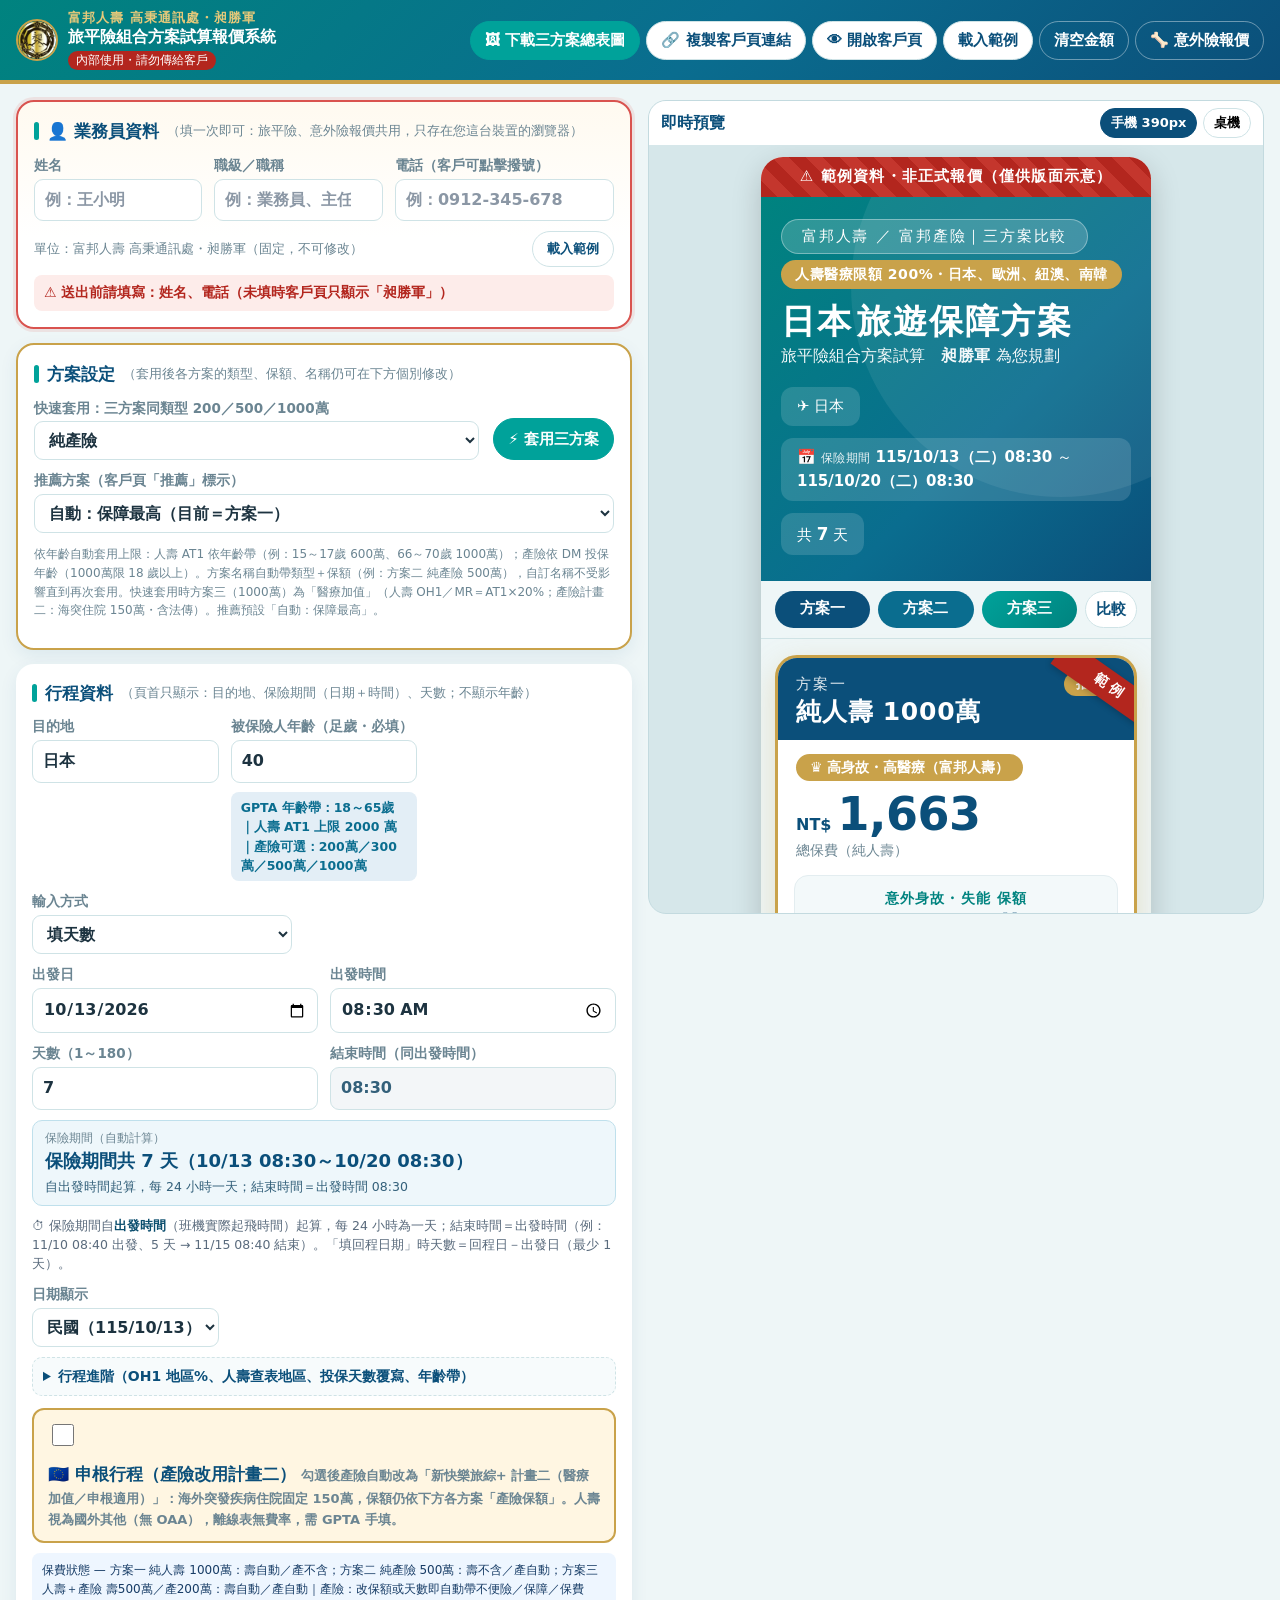
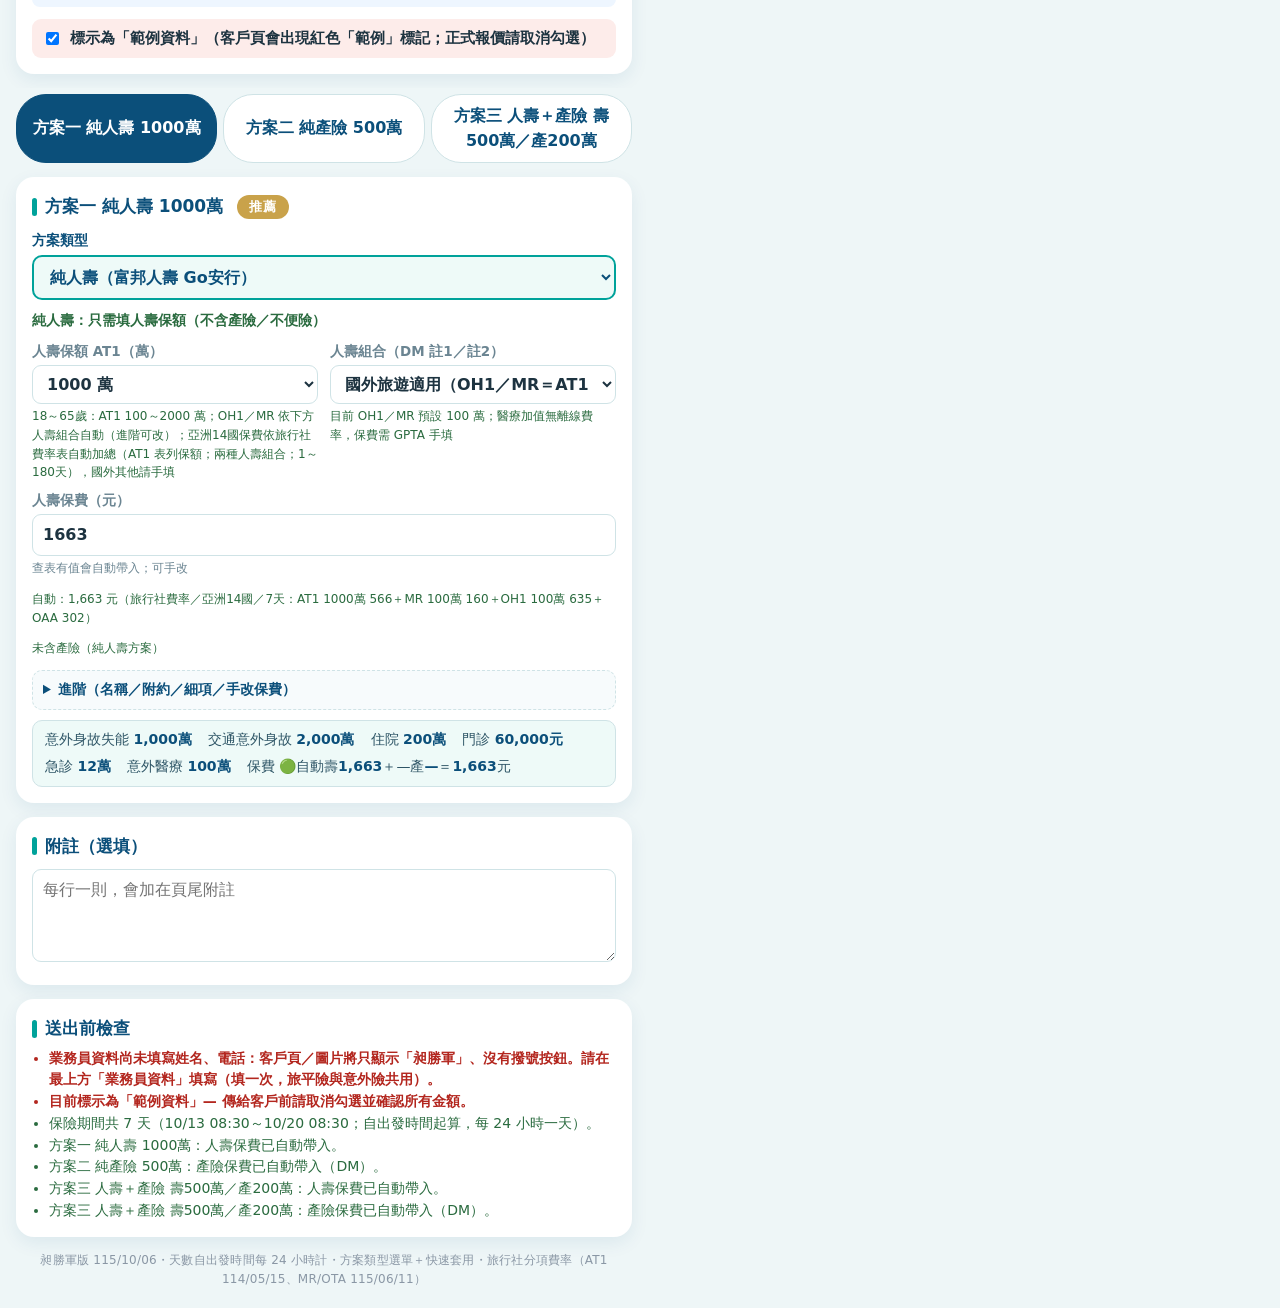
==== commit 1a9a4d38: "fr10: 產險 21～24、26～29、31～60 天 B2B 系統試算 2026-10-08 (20261008fr10)" ====
--- a/editor.html
+++ b/editor.html
@@ -9,14 +9,14 @@
 <meta http-equiv="Pragma" content="no-cache">
 <meta http-equiv="Expires" content="0">
 <title>旅平險組合方案試算報價系統｜昶勝軍</title>
-<link rel="icon" type="image/png" href="img/favicon.png?v=20261007fr9">
-<link rel="apple-touch-icon" href="img/apple-touch-icon.png?v=20261007fr9">
-<link rel="stylesheet" href="css/style.css?v=20261007fr9">
-<link rel="stylesheet" href="css/editor.css?v=20261007fr9">
+<link rel="icon" type="image/png" href="img/favicon.png?v=20261008fr10">
+<link rel="apple-touch-icon" href="img/apple-touch-icon.png?v=20261008fr10">
+<link rel="stylesheet" href="css/style.css?v=20261008fr10">
+<link rel="stylesheet" href="css/editor.css?v=20261008fr10">
 </head>
 <body class="editor-body">
 <header class="ed-top">
-  <div class="ed-brand"><img class="ed-logo" src="img/logo.png?v=20261007fr9" alt="昶勝軍" width="42" height="42"><span class="ed-brand-text"><span class="ed-slogan">富邦人壽 高秉通訊處・昶勝軍</span><span class="ed-title"><b>旅平險組合方案試算報價系統</b><span class="ed-internal">內部使用・請勿傳給客戶</span></span></span></div>
+  <div class="ed-brand"><img class="ed-logo" src="img/logo.png?v=20261008fr10" alt="昶勝軍" width="42" height="42"><span class="ed-brand-text"><span class="ed-slogan">富邦人壽 高秉通訊處・昶勝軍</span><span class="ed-title"><b>旅平險組合方案試算報價系統</b><span class="ed-internal">內部使用・請勿傳給客戶</span></span></span></div>
   <div class="ed-actions">
     <button type="button" class="btn btn-gold" id="btnSummaryPng">🖼 下載三方案總表圖</button>
     <button type="button" class="btn" id="btnCopyLink" title="把客戶頁網址（報價資料全在網址內）複製下來貼到 LINE">🔗 複製客戶頁連結</button>
@@ -157,15 +157,15 @@
   </aside>
 </div>
 
-<script src="js/vendor/pako.min.js?v=20261007fr9"></script>
-<script src="js/vendor/html2canvas.min.js?v=20261007fr9"></script>
-<script src="js/agent-profile.js?v=20261007fr9"></script>
-<script src="js/common.js?v=20261007fr9"></script>
-<script src="js/sample-data.js?v=20261007fr9"></script>
-<script src="js/presets.js?v=20261007fr9"></script>
-<script src="js/life-component-rates.js?v=20261007fr9"></script>
-<script src="js/life-rates.js?v=20261007fr9"></script>
-<script src="js/summary-export.js?v=20261007fr9"></script>
-<script src="js/editor.js?v=20261007fr9"></script>
+<script src="js/vendor/pako.min.js?v=20261008fr10"></script>
+<script src="js/vendor/html2canvas.min.js?v=20261008fr10"></script>
+<script src="js/agent-profile.js?v=20261008fr10"></script>
+<script src="js/common.js?v=20261008fr10"></script>
+<script src="js/sample-data.js?v=20261008fr10"></script>
+<script src="js/presets.js?v=20261008fr10"></script>
+<script src="js/life-component-rates.js?v=20261008fr10"></script>
+<script src="js/life-rates.js?v=20261008fr10"></script>
+<script src="js/summary-export.js?v=20261008fr10"></script>
+<script src="js/editor.js?v=20261008fr10"></script>
 </body>
 </html>
